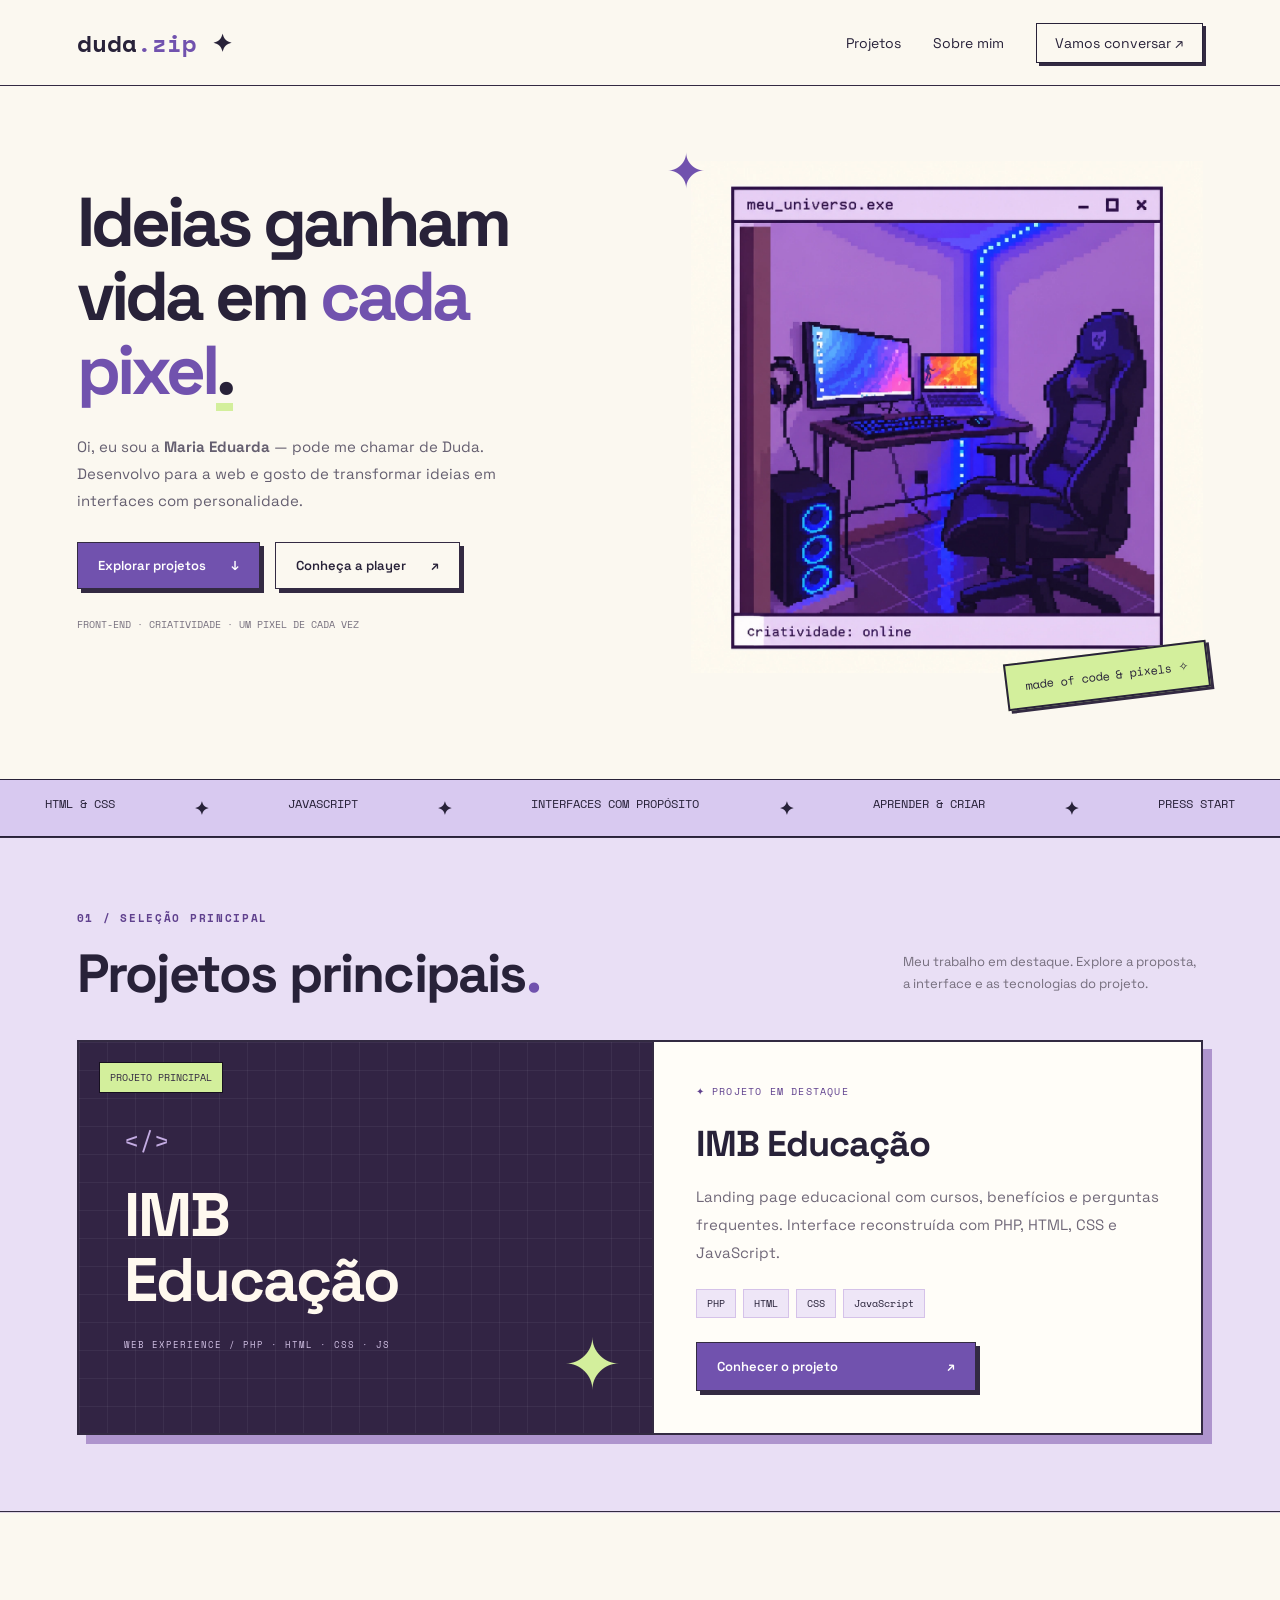
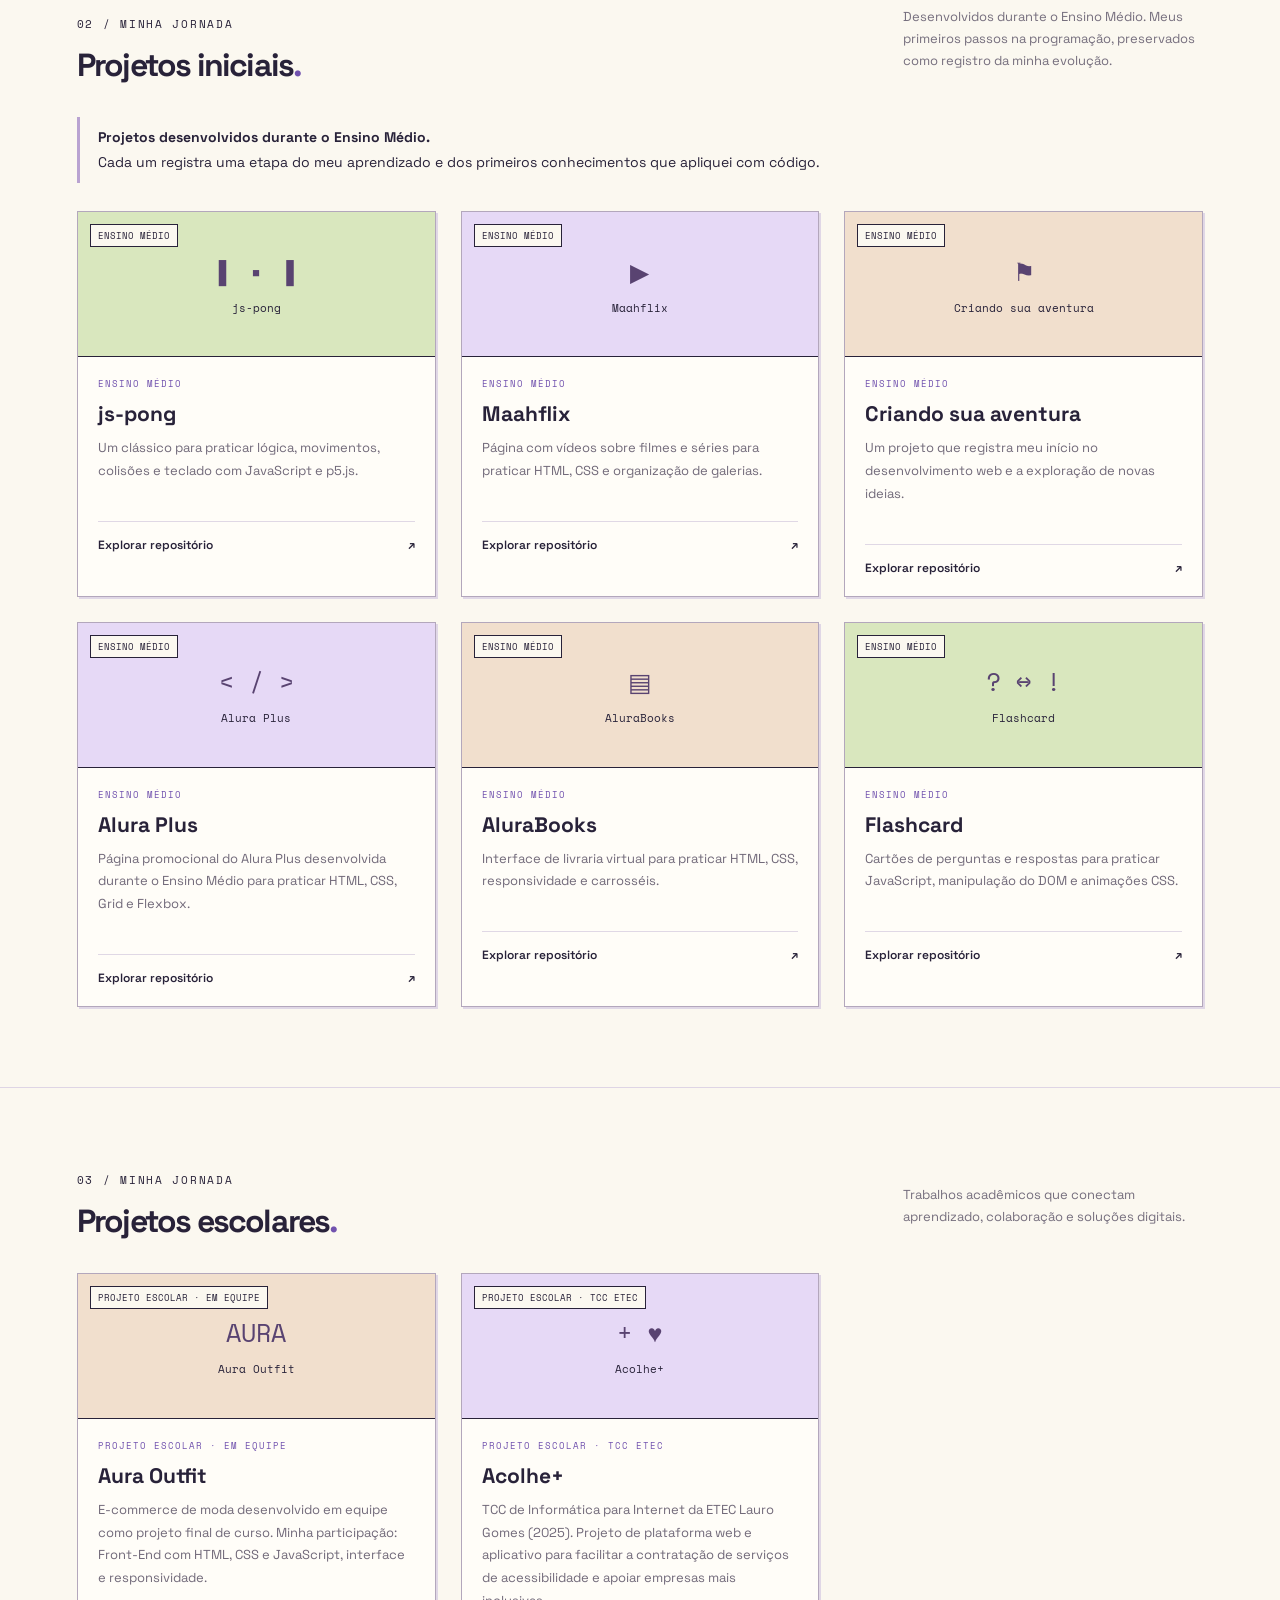
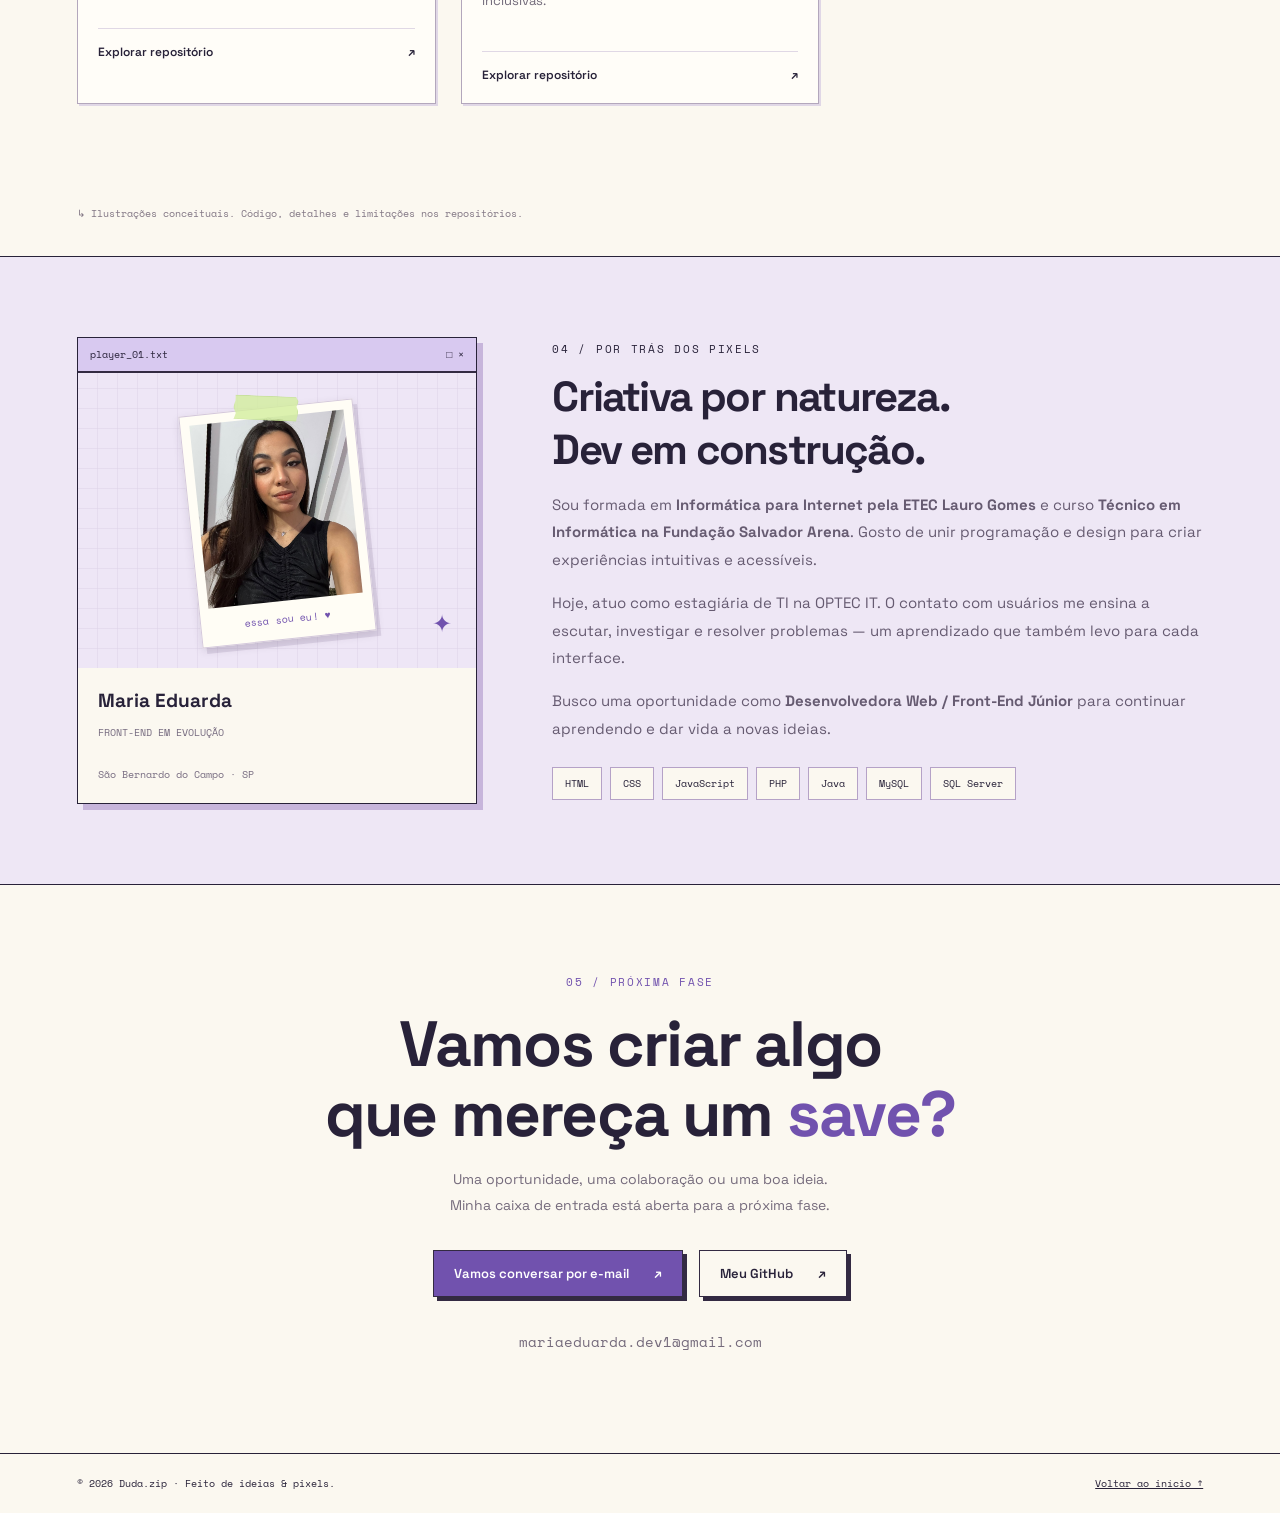
==== index.html @ 5a97dbb5 "Add files via upload" ====
<!doctype html><html lang="pt-BR"><head><meta charset="utf-8"><meta name="viewport" content="width=device-width, initial-scale=1"><meta name="description" content="Maria Eduarda — desenvolvimento web, interfaces e ideias em construção. Explore meu portfólio de projetos."><title>Duda.zip • Portfólio</title><link rel="stylesheet" href="styles.css"></head><body><a href="#conteudo" class="skip">Ir para o conteúdo</a><header><a href="#" class="logo">duda<span>.zip</span> ✦</a><nav aria-label="Principal"><a href="#projetos">Projetos</a><a href="#sobre">Sobre mim</a><a href="#contato">Vamos conversar ↗</a></nav></header><main id="conteudo"><section class="hero"><div><h1>Ideias ganham<br>vida em <span>cada</span><br><span>pixel</span><em>.</em></h1><p class="intro">Oi, eu sou a <strong>Maria Eduarda</strong> — pode me chamar de Duda. Desenvolvo para a web e gosto de transformar ideias em interfaces com personalidade.</p><div class="actions"><a class="btn" href="#projetos">Explorar projetos <span>↓</span></a><a class="btn light" href="#sobre">Conheça a player <span>↗</span></a></div><p class="tiny">FRONT-END · CRIATIVIDADE · UM PIXEL DE CADA VEZ</p></div><div class="hero-art"><span class="spark" aria-hidden="true">✦</span><img class="universe-image" src="assets/meu-universo.webp" width="1254" height="1254" alt="Meu universo gamer em pixel art: computador, notebook e cadeira gamer com iluminação roxa e azul, na janela meu_universo.exe. Criatividade: online." fetchpriority="high" /><div class="sticker">made of code & pixels ✧</div></div></section><div class="ticker" aria-hidden="true"><span>HTML & CSS</span><b>✦</b><span>JAVASCRIPT</span><b>✦</b><span>INTERFACES COM PROPÓSITO</span><b>✦</b><span>APRENDER & CRIAR</span><b>✦</b><span>PRESS START</span></div><section id="projetos" class="section project-section"><div class="section-head"><div><span class="eyebrow">01 / SELEÇÃO PRINCIPAL</span><h2>Projetos principais<span class="star">.</span></h2></div><p>Meu trabalho em destaque. Explore a proposta, a interface e as tecnologias do projeto.</p></div><div class="grid featured-grid"><article class="project"><div class="preview books"><span class="num">PROJETO PRINCIPAL</span><div class="project-art" aria-hidden="true"><span>&lt;/&gt;</span><strong>IMB<br>Educação</strong><small>WEB EXPERIENCE / PHP · HTML · CSS · JS</small></div></div><div class="card-body"><span class="category featured-label">✦ PROJETO EM DESTAQUE</span><h3>IMB Educação</h3><p>Landing page educacional com cursos, benefícios e perguntas frequentes. Interface reconstruída com PHP, HTML, CSS e JavaScript.</p><div class="feature-tech" aria-label="Tecnologias do projeto"><span>PHP</span><span>HTML</span><span>CSS</span><span>JavaScript</span></div><a class="project-link" href="https://github.com/duda-zip/imbProject" target="_blank" rel="noopener">Conhecer o projeto <span>↗</span></a></div></article></div></section><section id="projetos-iniciais" class="section project-section"><div class="section-head"><div><span class="eyebrow">02 / MINHA JORNADA</span><h2>Projetos iniciais<span class="star">.</span></h2></div><p>Desenvolvidos durante o Ensino Médio. Meus primeiros passos na programação, preservados como registro da minha evolução.</p></div><p class="school-note"><strong>Projetos desenvolvidos durante o Ensino Médio.</strong> Cada um registra uma etapa do meu aprendizado e dos primeiros conhecimentos que apliquei com código.</p><div class="grid "><article class="project"><div class="preview pong"><span class="num">ENSINO MÉDIO</span><div class="project-art" aria-hidden="true"><span>▌ ▪ ▐</span><strong>js-pong</strong></div></div><div class="card-body"><span class="category">ENSINO MÉDIO</span><h3>js-pong</h3><p>Um clássico para praticar lógica, movimentos, colisões e teclado com JavaScript e p5.js.</p><a class="project-link" href="https://github.com/duda-zip/js-pong" target="_blank" rel="noopener">Explorar repositório <span>↗</span></a></div></article><article class="project"><div class="preview books"><span class="num">ENSINO MÉDIO</span><div class="project-art" aria-hidden="true"><span>▶</span><strong>Maahflix</strong></div></div><div class="card-body"><span class="category">ENSINO MÉDIO</span><h3>Maahflix</h3><p>Página com vídeos sobre filmes e séries para praticar HTML, CSS e organização de galerias.</p><a class="project-link" href="https://github.com/duda-zip/Maahflix" target="_blank" rel="noopener">Explorar repositório <span>↗</span></a></div></article><article class="project"><div class="preview adventure"><span class="num">ENSINO MÉDIO</span><div class="project-art" aria-hidden="true"><span>⚑</span><strong>Criando sua aventura</strong></div></div><div class="card-body"><span class="category">ENSINO MÉDIO</span><h3>Criando sua aventura</h3><p>Um projeto que registra meu início no desenvolvimento web e a exploração de novas ideias.</p><a class="project-link" href="https://github.com/duda-zip/criando-sua-aventura" target="_blank" rel="noopener">Explorar repositório <span>↗</span></a></div></article><article class="project"><div class="preview books"><span class="num">ENSINO MÉDIO</span><div class="project-art" aria-hidden="true"><span>&lt; / &gt;</span><strong>Alura Plus</strong></div></div><div class="card-body"><span class="category">ENSINO MÉDIO</span><h3>Alura Plus</h3><p>Página promocional do Alura Plus desenvolvida durante o Ensino Médio para praticar HTML, CSS, Grid e Flexbox.</p><a class="project-link" href="https://github.com/duda-zip/maria-eduarda-projeto-3-bi-alura-" target="_blank" rel="noopener">Explorar repositório <span>↗</span></a></div></article><article class="project"><div class="preview adventure"><span class="num">ENSINO MÉDIO</span><div class="project-art" aria-hidden="true"><span>▤</span><strong>AluraBooks</strong></div></div><div class="card-body"><span class="category">ENSINO MÉDIO</span><h3>AluraBooks</h3><p>Interface de livraria virtual para praticar HTML, CSS, responsividade e carrosséis.</p><a class="project-link" href="https://github.com/duda-zip/alurabook2" target="_blank" rel="noopener">Explorar repositório <span>↗</span></a></div></article><article class="project"><div class="preview pong"><span class="num">ENSINO MÉDIO</span><div class="project-art" aria-hidden="true"><span>? ↔ !</span><strong>Flashcard</strong></div></div><div class="card-body"><span class="category">ENSINO MÉDIO</span><h3>Flashcard</h3><p>Cartões de perguntas e respostas para praticar JavaScript, manipulação do DOM e animações CSS.</p><a class="project-link" href="https://github.com/duda-zip/flachcard" target="_blank" rel="noopener">Explorar repositório <span>↗</span></a></div></article></div></section><section id="projetos-escolares" class="section project-section"><div class="section-head"><div><span class="eyebrow">03 / MINHA JORNADA</span><h2>Projetos escolares<span class="star">.</span></h2></div><p>Trabalhos acadêmicos que conectam aprendizado, colaboração e soluções digitais.</p></div><div class="grid "><article class="project"><div class="preview adventure"><span class="num">PROJETO ESCOLAR · EM EQUIPE</span><div class="project-art" aria-hidden="true"><span>AURA</span><strong>Aura Outfit</strong></div></div><div class="card-body"><span class="category">PROJETO ESCOLAR · EM EQUIPE</span><h3>Aura Outfit</h3><p>E-commerce de moda desenvolvido em equipe como projeto final de curso. Minha participação: Front-End com HTML, CSS e JavaScript, interface e responsividade.</p><a class="project-link" href="https://github.com/duda-zip/aura-outfit" target="_blank" rel="noopener">Explorar repositório <span>↗</span></a></div></article><article class="project"><div class="preview books"><span class="num">PROJETO ESCOLAR · TCC ETEC</span><div class="project-art" aria-hidden="true"><span>+ ♥</span><strong>Acolhe+</strong></div></div><div class="card-body"><span class="category">PROJETO ESCOLAR · TCC ETEC</span><h3>Acolhe+</h3><p>TCC de Informática para Internet da ETEC Lauro Gomes (2025). Projeto de plataforma web e aplicativo para facilitar a contratação de serviços de acessibilidade e apoiar empresas mais inclusivas.</p><a class="project-link" href="https://github.com/duda-zip/acolhe-" target="_blank" rel="noopener">Explorar repositório <span>↗</span></a></div></article></div></section>
<p class="footnote" style="padding:0 6% 25px">↳ Ilustrações conceituais. Código, detalhes e limitações nos repositórios.</p><div class="about-wrap"><section class="section about" id="sobre"><div class="profile-window"><div class="bar"><span>player_01.txt</span><span aria-hidden="true">□ ×</span></div><div class="avatar photo-board"><figure class="photo-note"><span class="photo-tape" aria-hidden="true"></span><img src="assets/maria-eduarda.jpg" alt="Foto de Maria Eduarda" width="1200" height="1600" loading="lazy"><figcaption>essa sou eu! <span aria-hidden="true">♥</span></figcaption></figure><span class="board-spark" aria-hidden="true">✦</span></div><div class="profile-meta"><strong>Maria Eduarda</strong><span>FRONT-END EM EVOLUÇÃO<br><br>São Bernardo do Campo · SP</span></div></div><div class="about-copy"><span class="eyebrow">04 / POR TRÁS DOS PIXELS</span><h2>Criativa por natureza.<br>Dev em construção.</h2><p>Sou formada em <strong>Informática para Internet pela ETEC Lauro Gomes</strong> e curso <strong>Técnico em Informática na Fundação Salvador Arena</strong>. Gosto de unir programação e design para criar experiências intuitivas e acessíveis.</p><p>Hoje, atuo como estagiária de TI na OPTEC IT. O contato com usuários me ensina a escutar, investigar e resolver problemas — um aprendizado que também levo para cada interface.</p><p>Busco uma oportunidade como <strong>Desenvolvedora Web / Front-End Júnior</strong> para continuar aprendendo e dar vida a novas ideias.</p><div class="skills" aria-label="Conhecimentos"><span>HTML</span><span>CSS</span><span>JavaScript</span><span>PHP</span><span>Java</span><span>MySQL</span><span>SQL Server</span></div></div></section></div><section class="contact" id="contato"><span class="eyebrow">05 / PRÓXIMA FASE</span><h2>Vamos criar algo<br>que mereça um <span class="star">save?</span></h2><p>Uma oportunidade, uma colaboração ou uma boa ideia.<br>Minha caixa de entrada está aberta para a próxima fase.</p><a class="btn" href="mailto:mariaeduarda.dev1@gmail.com">Vamos conversar por e-mail <span>↗</span></a><a class="btn light" href="https://github.com/duda-zip" target="_blank" rel="noopener">Meu GitHub <span>↗</span></a><p class="tiny">mariaeduarda.dev1@gmail.com</p></section></main><footer><span>© <span id="year">2026</span> Duda.zip · Feito de ideias & pixels.</span><a href="#">Voltar ao início ↑</a></footer><script src="script.js" defer></script></body></html>
---- styles.css ----
@import url('https://fonts.googleapis.com/css2?family=Space+Grotesk:wght@400;500;600;700&family=Space+Mono:wght@400;700&display=swap');
:root{--ink:#282239;--paper:#fbf8f0;--purple:#7152ae;--lilac:#d8c9f0;--green:#d3ef9c;--line:#332a42}*{box-sizing:border-box}html{scroll-behavior:smooth;scroll-padding-top:100px}body{margin:0;background:var(--paper);color:var(--ink);font:16px 'Space Grotesk',sans-serif}a{color:inherit}button{font:inherit;cursor:pointer}button,a{touch-action:manipulation}a:focus-visible,button:focus-visible{outline:3px solid #7d4ac9;outline-offset:5px}.mono,.eyebrow,.tag,.num{font-family:'Space Mono',monospace}header{height:86px;border-bottom:1.5px solid var(--line);display:flex;align-items:center;justify-content:space-between;padding:0 6%;background:var(--paper)}.logo{font:bold 24px 'Space Mono',monospace;text-decoration:none}.logo span{color:var(--purple)}nav{display:flex;gap:32px;align-items:center}nav a{text-decoration:none;font-size:14px}nav a:last-child{border:1.5px solid;padding:10px 18px;box-shadow:3px 3px 0 var(--line)}main{overflow:hidden}.hero{position:relative;display:grid;grid-template-columns:1.12fr 1fr;gap:40px;padding:75px 6% 80px;max-width:1600px;margin:auto}.eyebrow{font-size:11px;text-transform:uppercase;letter-spacing:1.7px}.status{display:inline-flex;align-items:center;gap:9px;background:#edf3dd;border:1px solid #a0ac85;padding:8px 12px;font-size:10px;letter-spacing:.7px}.dot{width:7px;height:7px;background:#587a34;box-shadow:2px 2px 0 #bccd9c}h1{font-size:clamp(48px,5.4vw,82px);line-height:1.07;letter-spacing:-4px;margin:25px 0}h1 span{color:var(--purple)}h1 em{font-style:normal;position:relative}h1 em:after{content:'';position:absolute;bottom:3px;left:0;width:100%;height:8px;background:var(--green);z-index:-1}.intro{max-width:440px;line-height:1.8;color:#655f70;font-size:15px}.actions{display:flex;gap:15px;margin:28px 0}.btn{display:inline-flex;gap:25px;align-items:center;padding:14px 20px;border:1.5px solid var(--line);box-shadow:4px 4px 0 var(--line);background:var(--purple);color:white;text-decoration:none;font-size:13px;font-weight:600}.btn:hover{transform:translate(2px,2px);box-shadow:2px 2px 0 var(--line)}.btn.light{background:var(--paper);color:var(--ink)}.tiny{font:10px 'Space Mono',monospace;color:#78717f}.hero-art{position:relative;align-self:center;padding:10px 6px 26px}.window{border:2px solid var(--line);box-shadow:8px 8px 0 #c6b6dd;background:#eee6fa;transform:rotate(2deg)}.bar{height:35px;border-bottom:2px solid var(--line);display:flex;align-items:center;justify-content:space-between;padding:0 12px;font:10px 'Space Mono',monospace;background:var(--lilac)}.controls{letter-spacing:5px}.scene{width:100%;display:block;image-rendering:pixelated;background:#eadff9}.caption{padding:12px;background:#fffaf3;border-top:2px solid;font:10px 'Space Mono',monospace;display:flex;justify-content:space-between}.sticker{position:absolute;right:-6px;bottom:0;background:var(--green);border:2px solid;box-shadow:3px 3px 0 var(--line);padding:13px 18px;transform:rotate(-7deg);font:12px 'Space Mono',monospace}.spark{position:absolute;left:-25px;top:-20px;font-size:48px;color:var(--purple)}.ticker{background:var(--lilac);border-block:1.5px solid;display:flex;justify-content:space-around;gap:30px;padding:15px 20px;font:12px 'Space Mono',monospace;white-space:nowrap;overflow:hidden}.ticker b{font-size:18px}.section{padding:80px 6%;max-width:1600px;margin:auto}.section-head{display:flex;align-items:end;justify-content:space-between;gap:20px;margin-bottom:32px}h2{font-size:42px;letter-spacing:-1.8px;margin:12px 0 0}.section-head p{font-size:13px;color:#756e7d;max-width:300px;line-height:1.7}.filters{display:flex;gap:9px;margin:28px 0}.filter{border:1px solid #b6aebd;background:transparent;padding:8px 16px;font:11px 'Space Mono',monospace}.filter.active{background:var(--ink);color:white;border-color:var(--ink)}.grid{display:grid;grid-template-columns:repeat(3,1fr);gap:25px}.project{border:1.5px solid;background:#fffdf8;box-shadow:4px 4px 0 #ded5e5;display:flex;flex-direction:column}.project[hidden]{display:none}.preview{height:205px;position:relative;overflow:hidden;display:grid;place-items:center;border-bottom:1.5px solid}.num{position:absolute;left:12px;top:12px;font-size:9px;background:var(--paper);padding:4px 7px;border:1px solid}.books{background:#e6d9f6}.mini-browser{width:78%;background:#fffefb;box-shadow:6px 6px 0 #b19acb;border:1px solid #6c5688;transform:rotate(-5deg)}.mini-bar{padding:7px;border-bottom:1px solid;font:7px monospace}.mini-title{text-align:center;background:#372755;color:white;padding:13px;font-size:12px}.shelf{display:flex;gap:10px;justify-content:center;padding:20px}.book{height:55px;width:36px;background:#e8b571;box-shadow:2px 2px 0 #ccc;border-left:4px solid #bd884b}.book:nth-child(2){background:#a4b4d5;border-color:#6c83af}.book:nth-child(3){background:#b3c892;border-color:#8caa64}.pong{background:#d9e7be}.court{width:76%;height:135px;background:#252932;border:5px solid #f1f5dd;box-shadow:6px 6px 0 #a1b57d;position:relative}.court:before{content:'01    02';position:absolute;inset:8px;text-align:center;color:#e9f4c8;font:20px monospace;white-space:pre}.court:after{content:'';position:absolute;left:50%;top:40px;bottom:8px;border-left:2px dashed #87926d}.paddle{position:absolute;left:10px;top:62px;width:5px;height:29px;background:#d7edab}.paddle.right{left:auto;right:10px;top:78px}.ball{position:absolute;left:60%;top:60px;width:7px;height:7px;background:#d7edab}.adventure{background:#f1dfcd}.landscape{width:100%;height:100%;position:relative;background:linear-gradient(#dce8d0 65%,#89a176 65% 73%,#6f7e58 73%);image-rendering:pixelated}.mountain{position:absolute;bottom:32%;width:140px;height:100px;background:#a7b79a;clip-path:polygon(50% 0,100% 100%,0 100%)}.mountain.a{left:10%}.mountain.b{right:0;height:135px;background:#bac9a9}.trail{position:absolute;bottom:0;left:38%;width:65px;height:60px;background:#d2bd96;transform:skewX(-25deg)}.flag{position:absolute;left:55%;bottom:27%;height:50px;border-left:4px solid #473c43}.flag:after{content:'';display:block;width:25px;height:18px;background:#9879b8}.card-body{padding:22px;flex:1;display:flex;flex-direction:column}.category{font:9px 'Space Mono',monospace;text-transform:uppercase;letter-spacing:1px;color:var(--purple)}h3{font-size:24px;margin:10px 0}.card-body p{font-size:13px;line-height:1.75;color:#716979;margin:0 0 18px}.tags{display:flex;flex-wrap:wrap;gap:6px;margin-top:auto}.tag{font-size:9px;border:1px solid #d5ccd9;padding:4px 7px}.project-link{margin-top:20px;padding-top:15px;border-top:1px solid #e0d8e5;display:flex;justify-content:space-between;text-decoration:none;font-size:12px;font-weight:600}.footnote{font:10px 'Space Mono',monospace;color:#807583;margin-top:22px}.about-wrap{background:#eee7f5;border-block:1.5px solid}.about{display:grid;grid-template-columns:.8fr 1.3fr;gap:75px}.profile-window{background:var(--paper);border:1.5px solid;box-shadow:6px 6px 0 #c7b5db;align-self:start}.avatar{padding:35px;text-align:center;font:54px 'Space Mono',monospace;color:var(--purple);background:repeating-linear-gradient(0deg,transparent,transparent 19px,#ddd2e7 20px),repeating-linear-gradient(90deg,#eee6f6,#eee6f6 19px,#ddd2e7 20px)}.profile-meta{padding:20px}.profile-meta strong{display:block;font-size:19px;margin-bottom:7px}.profile-meta span{font:10px 'Space Mono',monospace;color:#776c80}.about-copy p{line-height:1.85;font-size:15px;color:#665b71}.skills{display:flex;flex-wrap:wrap;gap:8px;margin-top:24px}.skills span{background:var(--paper);border:1px solid #b5a2c7;padding:8px 12px;font:10px 'Space Mono',monospace}.contact{text-align:center;padding:85px 6%}.contact h2{font-size:clamp(35px,5vw,65px);max-width:760px;margin:18px auto;line-height:1.1}.contact p{color:#756b7c;font-size:14px;line-height:1.8}.contact .btn{margin:18px 8px}.contact .eyebrow{color:var(--purple)}footer{padding:22px 6%;border-top:1px solid;display:flex;justify-content:space-between;font:10px 'Space Mono',monospace}.star{color:var(--purple)}.skip{position:fixed;top:-100px;z-index:9;background:white;padding:10px}.skip:focus{top:10px}@media(max-width:900px){.hero{gap:20px;padding-top:45px}h1{letter-spacing:-2px}.grid{grid-template-columns:1fr 1fr}.about{gap:35px}.hero-art{padding-right:10px}.spark{display:none}nav{gap:18px}.preview{height:185px}}@media(max-width:650px){header{height:75px;padding:0 6%}.logo{font-size:20px}nav{gap:13px}nav a{font-size:11px}nav a:last-child{padding:8px}.hero{grid-template-columns:1fr;padding:38px 6% 50px;gap:24px}h1{font-size:53px}.hero-art{max-width:460px;width:95%;margin:auto}.intro{font-size:14px}.grid{grid-template-columns:1fr}.section{padding:50px 6%}.section-head{display:block}h2{font-size:34px}.section-head p{max-width:100%}.about{grid-template-columns:1fr;gap:35px}.profile-window{max-width:350px;width:100%;margin:auto}.preview{height:225px}.ticker{justify-content:flex-start;font-size:10px;gap:24px}.contact{padding:55px 6%}footer{line-height:1.8;gap:20px}.btn{font-size:12px;padding:13px 15px}.filters{flex-wrap:wrap}.contact .btn{max-width:100%;font-size:11px}}@media(prefers-reduced-motion:reduce){html{scroll-behavior:auto}}
.project-section + .project-section{border-top:1px solid #ded5e5}.project-art{text-align:center;padding:25px}.project-art span{display:block;font:38px "Space Mono",monospace;color:#594371;margin-bottom:15px}.project-art strong{font:14px "Space Mono",monospace;display:block;overflow-wrap:anywhere}.school-note{background:#eee7f5;border:1px solid #c5b0dc;border-left:4px solid #7152ae;padding:18px 22px;font-size:14px;line-height:1.8;margin-bottom:28px}.school-note strong{display:block}.pending-link{font:11px "Space Mono",monospace!important;border-top:1px solid #e0d8e5;padding-top:15px;margin-top:auto!important}.project h3{overflow-wrap:anywhere}.featured-grid{grid-template-columns:1fr}.featured-grid .project{display:grid;grid-template-columns:1fr 1fr}.featured-grid .preview{height:auto;min-height:250px;border-bottom:0;border-right:1.5px solid}.featured-grid .project-art span{font-size:65px}@media(max-width:650px){.featured-grid .project{display:flex}.featured-grid .preview{border-right:0;border-bottom:1.5px solid}}.universe-image{display:block;width:100%;height:auto}.hero-art{padding:0 0 26px}.hero-art .spark{z-index:1}@media(max-width:650px){.hero-art{width:100%;max-width:460px}.hero-art .sticker{right:4px}}
/* Visual hierarchy: featured work leads; learning projects remain compact. */
#projetos{background:#e9dff5;border-block:1.5px solid #332a42;max-width:none;position:relative;padding-top:68px;padding-bottom:76px}
#projetos .section-head{max-width:1380px;margin-inline:auto}
#projetos .section-head h2{font-size:clamp(38px,4.2vw,60px)}
#projetos .section-head .eyebrow{color:#60418e;font-weight:700}
#projetos .featured-grid{max-width:1380px;margin:auto}
.featured-grid .project{border:2px solid #332a42;box-shadow:9px 9px 0 #ae94cd;grid-template-columns:1.05fr 1fr;background:#fffdf8}
.featured-grid .preview{min-height:380px;background:#322444;position:relative;border-right:2px solid #332a42;color:#f5effc;isolation:isolate}
.featured-grid .preview:before{content:'';position:absolute;inset:0;z-index:-1;background-image:linear-gradient(#ffffff0d 1px,transparent 1px),linear-gradient(90deg,#ffffff0d 1px,transparent 1px);background-size:28px 28px}
.featured-grid .preview:after{content:'✦';position:absolute;bottom:24px;right:30px;color:#d3ef9c;font-size:70px}
.featured-grid .num{left:20px;top:20px;background:#d3ef9c;color:#332a42;border:1px solid #16101f;padding:7px 10px;font-size:10px}
.featured-grid .project-art{text-align:left;width:100%;padding:65px 45px}
.featured-grid .project-art>span{color:#c4ace3;font-size:25px;margin-bottom:24px}
.featured-grid .project-art strong{font:700 clamp(40px,4.8vw,68px)/1.05 'Space Grotesk',sans-serif;letter-spacing:-2px;color:#fff9ef}
.featured-grid .project-art small{display:block;margin-top:25px;font:9px 'Space Mono',monospace;letter-spacing:1px;color:#d1c0e4;max-width:75%;line-height:1.8}
.featured-grid .card-body{padding:42px;justify-content:center}
.featured-label{color:#60418e;font-size:10px;letter-spacing:1.2px}
.featured-grid h3{font-size:36px;letter-spacing:-1px;margin:22px 0 16px}
.featured-grid .card-body>p{font-size:15px;line-height:1.85}
.feature-tech{display:flex;flex-wrap:wrap;gap:7px;margin:4px 0 24px}
.feature-tech span{padding:6px 10px;background:#eee6f7;border:1px solid #d5c2e9;font:10px 'Space Mono',monospace}
.featured-grid .project-link{background:#7152ae;color:white;padding:15px 20px;border:1.5px solid #332a42;box-shadow:4px 4px 0 #332a42;margin-top:0;max-width:280px;gap:25px;font-size:13px}
.featured-grid .project-link:hover{background:#5d3c96}
#projetos-iniciais h2,#projetos-escolares h2{font-size:32px}
#projetos-iniciais .preview,#projetos-escolares .preview{height:145px}
#projetos-iniciais .project-art,#projetos-escolares .project-art{padding:22px}
#projetos-iniciais .project-art>span,#projetos-escolares .project-art>span{font-size:25px;margin-bottom:10px}
#projetos-iniciais .project-art strong,#projetos-escolares .project-art strong{font-size:11px}
#projetos-iniciais .project,#projetos-escolares .project{box-shadow:2px 2px 0 #e0d7e6;border-color:#b3a7bc}
#projetos-iniciais h3,#projetos-escolares h3{font-size:21px}
#projetos-iniciais .card-body,#projetos-escolares .card-body{padding:20px}
#projetos-iniciais .school-note{background:transparent;border:0;border-left:3px solid #b9a3d1;padding:8px 18px}
@media(max-width:900px){.featured-grid .card-body{padding:28px}.featured-grid .project-art{padding:60px 28px}.featured-grid .preview{min-height:350px}}
@media(max-width:650px){#projetos{padding-top:42px;padding-bottom:48px}.featured-grid .project{display:flex}.featured-grid .preview{min-height:270px;border-right:0;border-bottom:2px solid}.featured-grid .project-art{padding:65px 28px 30px}.featured-grid .project-art strong{font-size:48px}.featured-grid .project-art>span{margin-bottom:12px;font-size:20px}.featured-grid .project-art small{margin-top:15px}.featured-grid .card-body{padding:26px}.featured-grid h3{font-size:30px;margin-top:16px}.featured-grid .project-link{max-width:none}.featured-grid .project{box-shadow:5px 5px 0 #ae94cd}#projetos-iniciais .preview,#projetos-escolares .preview{height:135px}}

.avatar.photo-board{position:relative;display:grid;place-items:center;padding:34px 25px 28px;min-height:295px}
.photo-note{position:relative;margin:0;background:#fffdf5;width:175px;max-width:75%;padding:9px 9px 0;transform:rotate(-6deg);box-shadow:4px 6px 0 #65517726,0 3px 8px #34244220;border:1px solid #d4c8dc}
.photo-note img{display:block;width:100%;height:184px;object-fit:cover;object-position:center 23%}
.photo-note figcaption{padding:11px 0 12px;font:10px 'Space Mono',monospace;color:#7152ae;letter-spacing:.2px}
.photo-tape{position:absolute;z-index:1;top:-13px;left:50%;width:65px;height:25px;transform:translateX(-50%) rotate(8deg);background:#d3ef9cc7;border:1px solid #aecb8270;clip-path:polygon(3% 0,96% 2%,100% 20%,97% 40%,100% 60%,97% 100%,1% 97%,4% 74%,0 50%,3% 23%)}
.board-spark{position:absolute;right:24px;bottom:27px;font-size:24px;color:#7152ae}
@media(max-width:650px){.avatar.photo-board{min-height:280px}.photo-note{width:165px}.photo-note img{height:175px}}
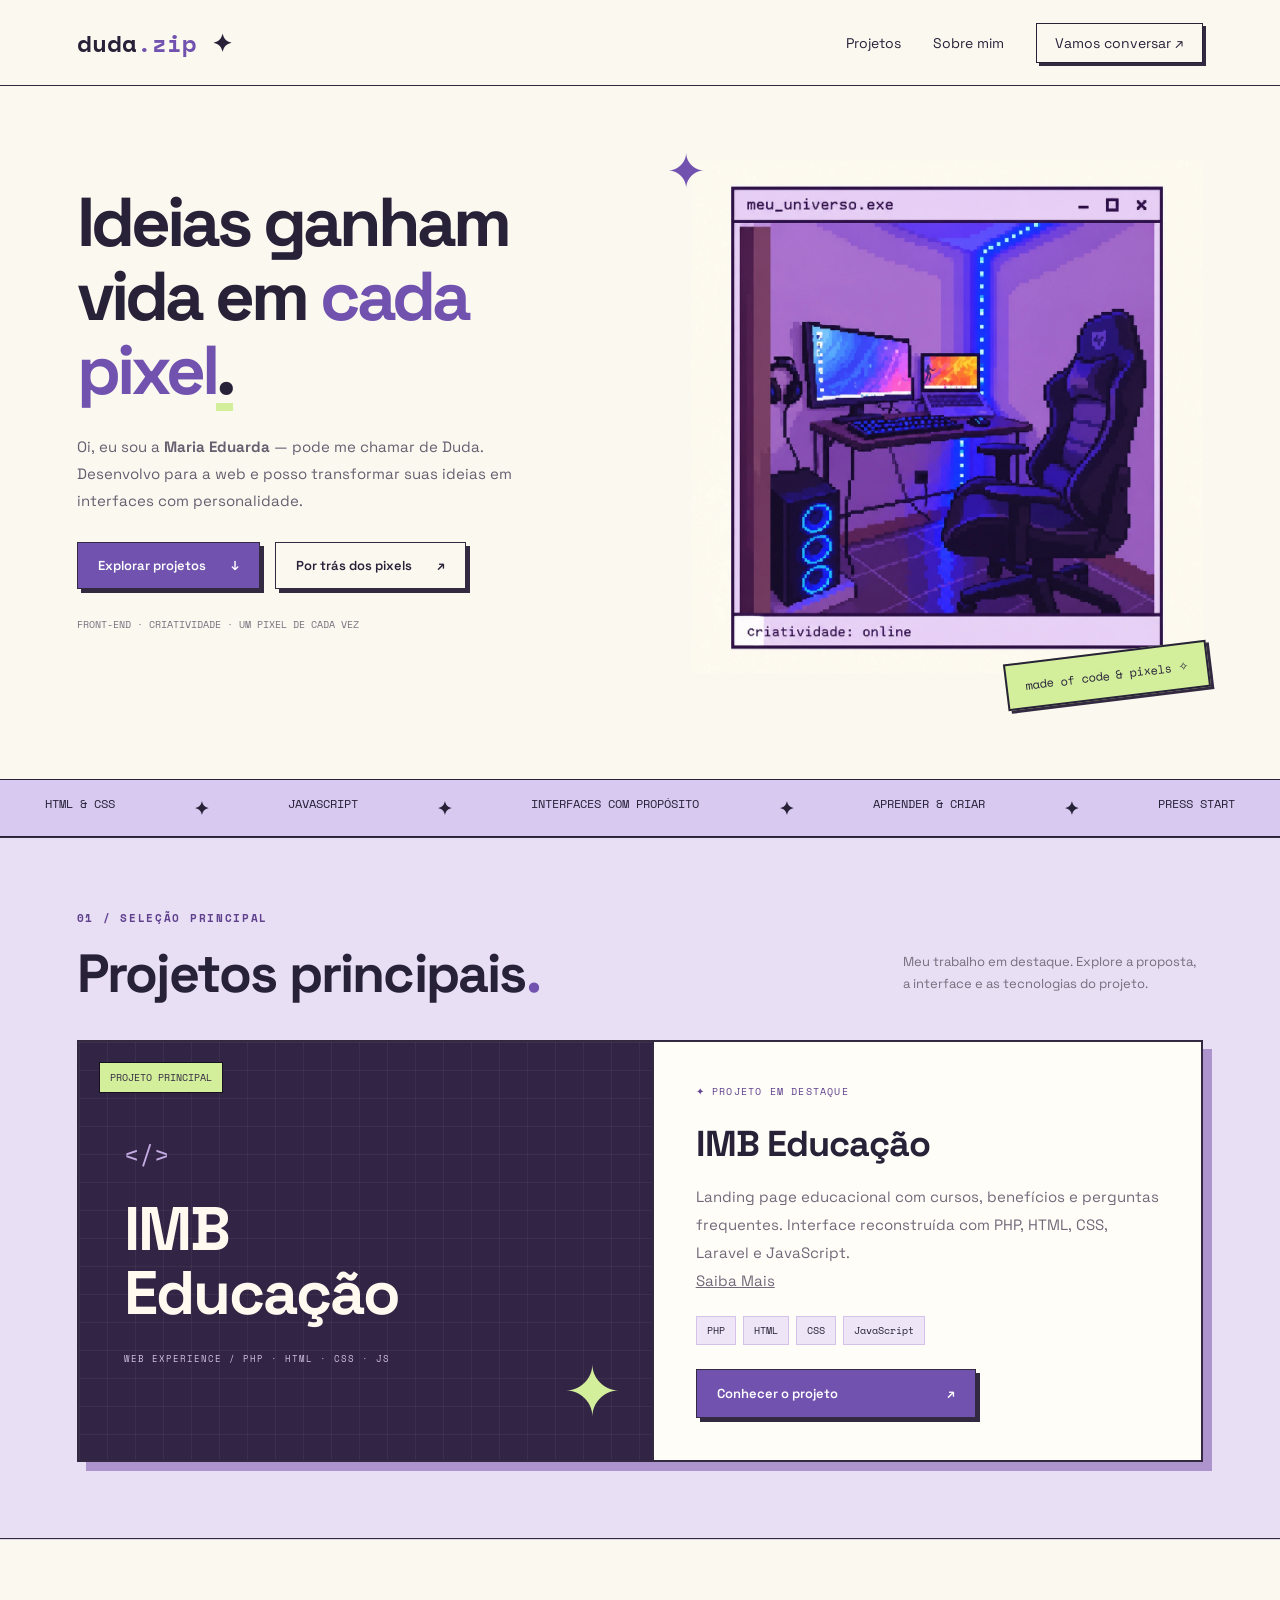
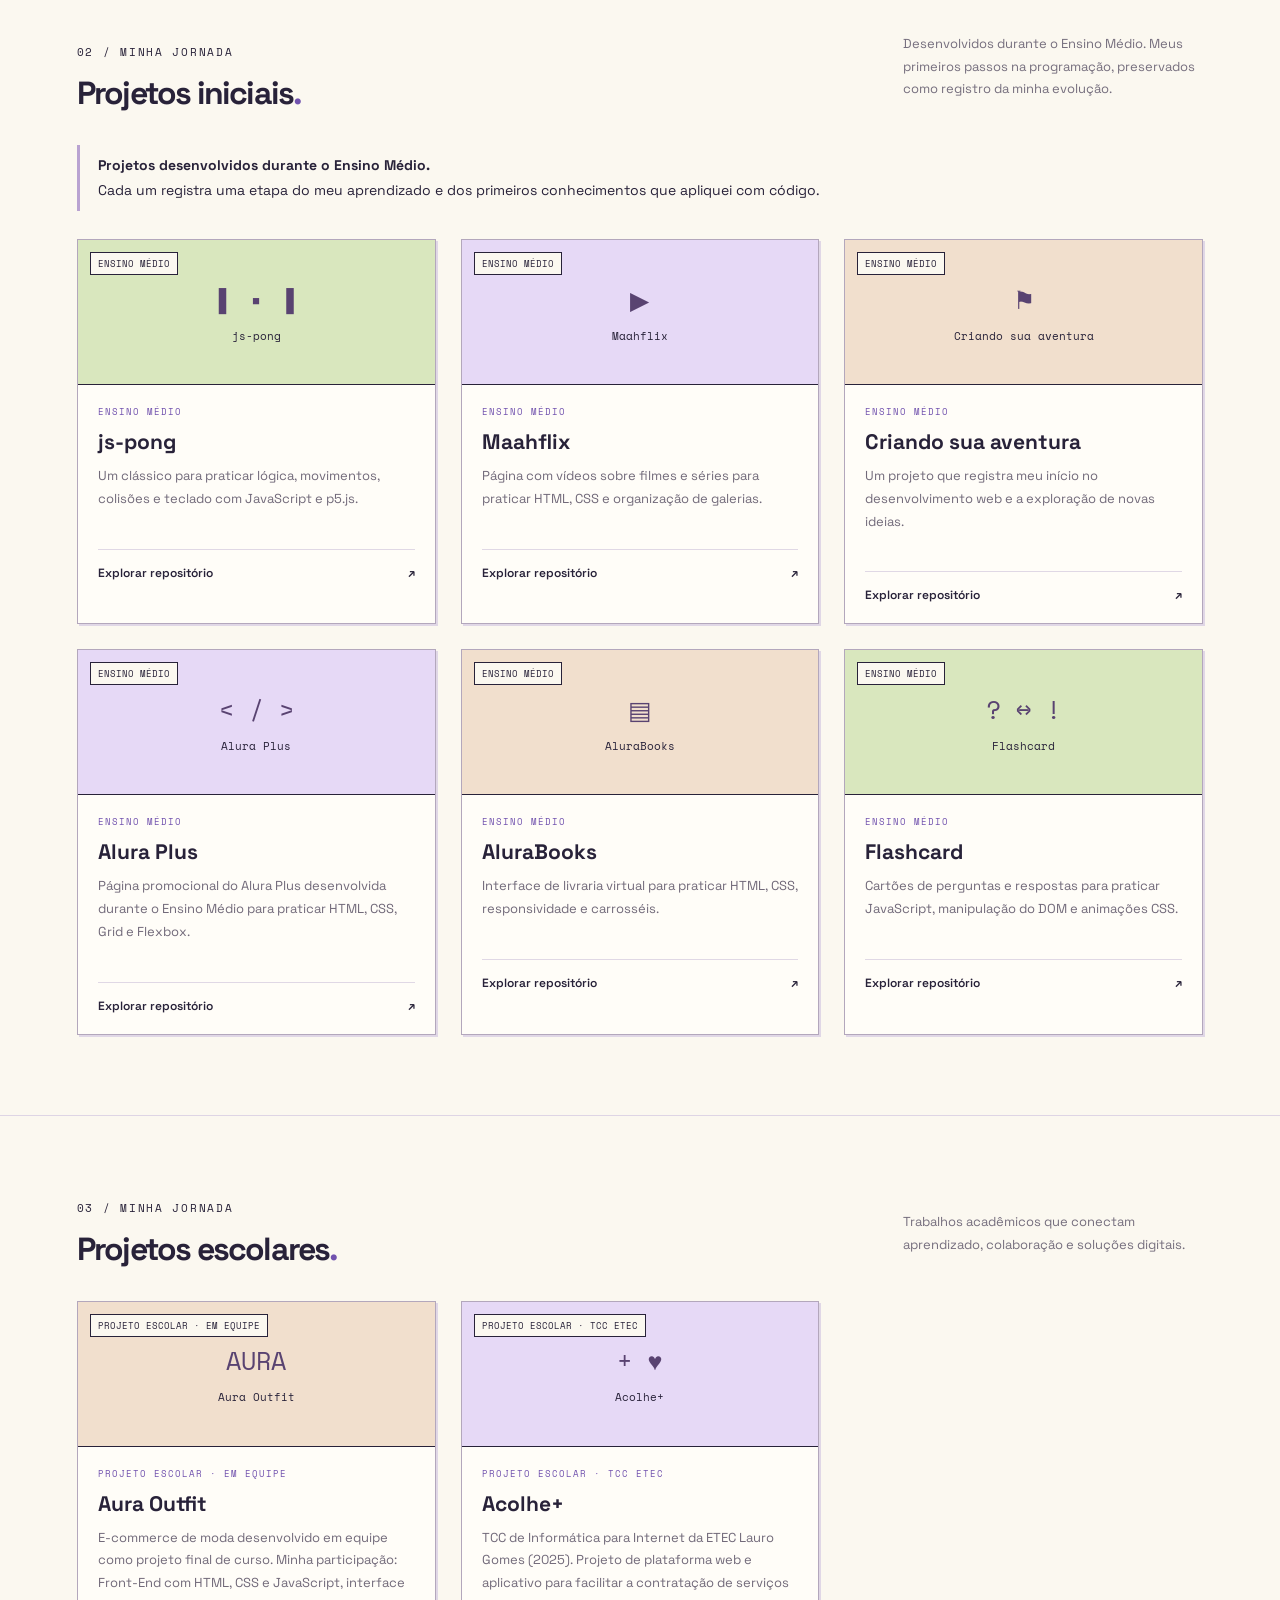
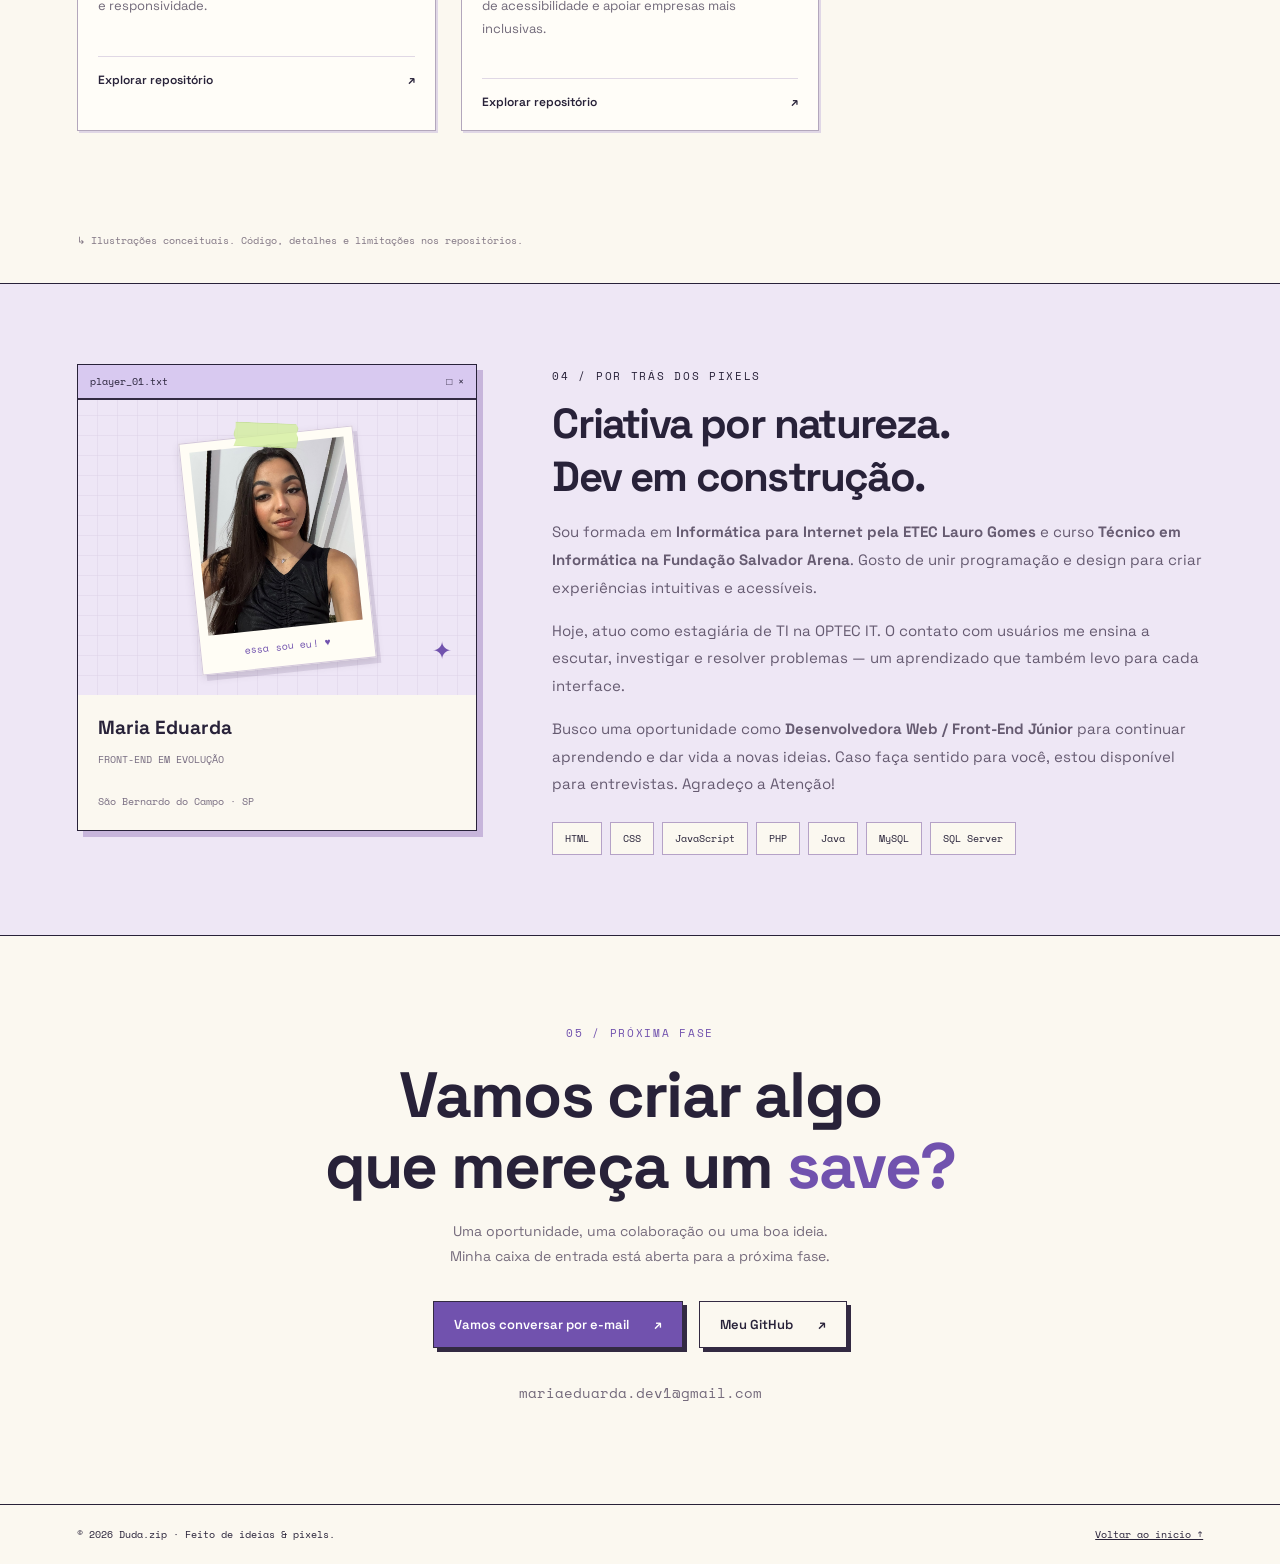
==== commit 450b5843: "Adiciona página do IMB Educação ao portfólio" ====
--- a/index.html
+++ b/index.html
@@ -1,2 +1,225 @@
-<!doctype html><html lang="pt-BR"><head><meta charset="utf-8"><meta name="viewport" content="width=device-width, initial-scale=1"><meta name="description" content="Maria Eduarda — desenvolvimento web, interfaces e ideias em construção. Explore meu portfólio de projetos."><title>Duda.zip • Portfólio</title><link rel="stylesheet" href="styles.css"></head><body><a href="#conteudo" class="skip">Ir para o conteúdo</a><header><a href="#" class="logo">duda<span>.zip</span> ✦</a><nav aria-label="Principal"><a href="#projetos">Projetos</a><a href="#sobre">Sobre mim</a><a href="#contato">Vamos conversar ↗</a></nav></header><main id="conteudo"><section class="hero"><div><h1>Ideias ganham<br>vida em <span>cada</span><br><span>pixel</span><em>.</em></h1><p class="intro">Oi, eu sou a <strong>Maria Eduarda</strong> — pode me chamar de Duda. Desenvolvo para a web e gosto de transformar ideias em interfaces com personalidade.</p><div class="actions"><a class="btn" href="#projetos">Explorar projetos <span>↓</span></a><a class="btn light" href="#sobre">Conheça a player <span>↗</span></a></div><p class="tiny">FRONT-END · CRIATIVIDADE · UM PIXEL DE CADA VEZ</p></div><div class="hero-art"><span class="spark" aria-hidden="true">✦</span><img class="universe-image" src="assets/meu-universo.webp" width="1254" height="1254" alt="Meu universo gamer em pixel art: computador, notebook e cadeira gamer com iluminação roxa e azul, na janela meu_universo.exe. Criatividade: online." fetchpriority="high" /><div class="sticker">made of code & pixels ✧</div></div></section><div class="ticker" aria-hidden="true"><span>HTML & CSS</span><b>✦</b><span>JAVASCRIPT</span><b>✦</b><span>INTERFACES COM PROPÓSITO</span><b>✦</b><span>APRENDER & CRIAR</span><b>✦</b><span>PRESS START</span></div><section id="projetos" class="section project-section"><div class="section-head"><div><span class="eyebrow">01 / SELEÇÃO PRINCIPAL</span><h2>Projetos principais<span class="star">.</span></h2></div><p>Meu trabalho em destaque. Explore a proposta, a interface e as tecnologias do projeto.</p></div><div class="grid featured-grid"><article class="project"><div class="preview books"><span class="num">PROJETO PRINCIPAL</span><div class="project-art" aria-hidden="true"><span>&lt;/&gt;</span><strong>IMB<br>Educação</strong><small>WEB EXPERIENCE / PHP · HTML · CSS · JS</small></div></div><div class="card-body"><span class="category featured-label">✦ PROJETO EM DESTAQUE</span><h3>IMB Educação</h3><p>Landing page educacional com cursos, benefícios e perguntas frequentes. Interface reconstruída com PHP, HTML, CSS e JavaScript.</p><div class="feature-tech" aria-label="Tecnologias do projeto"><span>PHP</span><span>HTML</span><span>CSS</span><span>JavaScript</span></div><a class="project-link" href="https://github.com/duda-zip/imbProject" target="_blank" rel="noopener">Conhecer o projeto <span>↗</span></a></div></article></div></section><section id="projetos-iniciais" class="section project-section"><div class="section-head"><div><span class="eyebrow">02 / MINHA JORNADA</span><h2>Projetos iniciais<span class="star">.</span></h2></div><p>Desenvolvidos durante o Ensino Médio. Meus primeiros passos na programação, preservados como registro da minha evolução.</p></div><p class="school-note"><strong>Projetos desenvolvidos durante o Ensino Médio.</strong> Cada um registra uma etapa do meu aprendizado e dos primeiros conhecimentos que apliquei com código.</p><div class="grid "><article class="project"><div class="preview pong"><span class="num">ENSINO MÉDIO</span><div class="project-art" aria-hidden="true"><span>▌ ▪ ▐</span><strong>js-pong</strong></div></div><div class="card-body"><span class="category">ENSINO MÉDIO</span><h3>js-pong</h3><p>Um clássico para praticar lógica, movimentos, colisões e teclado com JavaScript e p5.js.</p><a class="project-link" href="https://github.com/duda-zip/js-pong" target="_blank" rel="noopener">Explorar repositório <span>↗</span></a></div></article><article class="project"><div class="preview books"><span class="num">ENSINO MÉDIO</span><div class="project-art" aria-hidden="true"><span>▶</span><strong>Maahflix</strong></div></div><div class="card-body"><span class="category">ENSINO MÉDIO</span><h3>Maahflix</h3><p>Página com vídeos sobre filmes e séries para praticar HTML, CSS e organização de galerias.</p><a class="project-link" href="https://github.com/duda-zip/Maahflix" target="_blank" rel="noopener">Explorar repositório <span>↗</span></a></div></article><article class="project"><div class="preview adventure"><span class="num">ENSINO MÉDIO</span><div class="project-art" aria-hidden="true"><span>⚑</span><strong>Criando sua aventura</strong></div></div><div class="card-body"><span class="category">ENSINO MÉDIO</span><h3>Criando sua aventura</h3><p>Um projeto que registra meu início no desenvolvimento web e a exploração de novas ideias.</p><a class="project-link" href="https://github.com/duda-zip/criando-sua-aventura" target="_blank" rel="noopener">Explorar repositório <span>↗</span></a></div></article><article class="project"><div class="preview books"><span class="num">ENSINO MÉDIO</span><div class="project-art" aria-hidden="true"><span>&lt; / &gt;</span><strong>Alura Plus</strong></div></div><div class="card-body"><span class="category">ENSINO MÉDIO</span><h3>Alura Plus</h3><p>Página promocional do Alura Plus desenvolvida durante o Ensino Médio para praticar HTML, CSS, Grid e Flexbox.</p><a class="project-link" href="https://github.com/duda-zip/maria-eduarda-projeto-3-bi-alura-" target="_blank" rel="noopener">Explorar repositório <span>↗</span></a></div></article><article class="project"><div class="preview adventure"><span class="num">ENSINO MÉDIO</span><div class="project-art" aria-hidden="true"><span>▤</span><strong>AluraBooks</strong></div></div><div class="card-body"><span class="category">ENSINO MÉDIO</span><h3>AluraBooks</h3><p>Interface de livraria virtual para praticar HTML, CSS, responsividade e carrosséis.</p><a class="project-link" href="https://github.com/duda-zip/alurabook2" target="_blank" rel="noopener">Explorar repositório <span>↗</span></a></div></article><article class="project"><div class="preview pong"><span class="num">ENSINO MÉDIO</span><div class="project-art" aria-hidden="true"><span>? ↔ !</span><strong>Flashcard</strong></div></div><div class="card-body"><span class="category">ENSINO MÉDIO</span><h3>Flashcard</h3><p>Cartões de perguntas e respostas para praticar JavaScript, manipulação do DOM e animações CSS.</p><a class="project-link" href="https://github.com/duda-zip/flachcard" target="_blank" rel="noopener">Explorar repositório <span>↗</span></a></div></article></div></section><section id="projetos-escolares" class="section project-section"><div class="section-head"><div><span class="eyebrow">03 / MINHA JORNADA</span><h2>Projetos escolares<span class="star">.</span></h2></div><p>Trabalhos acadêmicos que conectam aprendizado, colaboração e soluções digitais.</p></div><div class="grid "><article class="project"><div class="preview adventure"><span class="num">PROJETO ESCOLAR · EM EQUIPE</span><div class="project-art" aria-hidden="true"><span>AURA</span><strong>Aura Outfit</strong></div></div><div class="card-body"><span class="category">PROJETO ESCOLAR · EM EQUIPE</span><h3>Aura Outfit</h3><p>E-commerce de moda desenvolvido em equipe como projeto final de curso. Minha participação: Front-End com HTML, CSS e JavaScript, interface e responsividade.</p><a class="project-link" href="https://github.com/duda-zip/aura-outfit" target="_blank" rel="noopener">Explorar repositório <span>↗</span></a></div></article><article class="project"><div class="preview books"><span class="num">PROJETO ESCOLAR · TCC ETEC</span><div class="project-art" aria-hidden="true"><span>+ ♥</span><strong>Acolhe+</strong></div></div><div class="card-body"><span class="category">PROJETO ESCOLAR · TCC ETEC</span><h3>Acolhe+</h3><p>TCC de Informática para Internet da ETEC Lauro Gomes (2025). Projeto de plataforma web e aplicativo para facilitar a contratação de serviços de acessibilidade e apoiar empresas mais inclusivas.</p><a class="project-link" href="https://github.com/duda-zip/acolhe-" target="_blank" rel="noopener">Explorar repositório <span>↗</span></a></div></article></div></section>
-<p class="footnote" style="padding:0 6% 25px">↳ Ilustrações conceituais. Código, detalhes e limitações nos repositórios.</p><div class="about-wrap"><section class="section about" id="sobre"><div class="profile-window"><div class="bar"><span>player_01.txt</span><span aria-hidden="true">□ ×</span></div><div class="avatar photo-board"><figure class="photo-note"><span class="photo-tape" aria-hidden="true"></span><img src="assets/maria-eduarda.jpg" alt="Foto de Maria Eduarda" width="1200" height="1600" loading="lazy"><figcaption>essa sou eu! <span aria-hidden="true">♥</span></figcaption></figure><span class="board-spark" aria-hidden="true">✦</span></div><div class="profile-meta"><strong>Maria Eduarda</strong><span>FRONT-END EM EVOLUÇÃO<br><br>São Bernardo do Campo · SP</span></div></div><div class="about-copy"><span class="eyebrow">04 / POR TRÁS DOS PIXELS</span><h2>Criativa por natureza.<br>Dev em construção.</h2><p>Sou formada em <strong>Informática para Internet pela ETEC Lauro Gomes</strong> e curso <strong>Técnico em Informática na Fundação Salvador Arena</strong>. Gosto de unir programação e design para criar experiências intuitivas e acessíveis.</p><p>Hoje, atuo como estagiária de TI na OPTEC IT. O contato com usuários me ensina a escutar, investigar e resolver problemas — um aprendizado que também levo para cada interface.</p><p>Busco uma oportunidade como <strong>Desenvolvedora Web / Front-End Júnior</strong> para continuar aprendendo e dar vida a novas ideias.</p><div class="skills" aria-label="Conhecimentos"><span>HTML</span><span>CSS</span><span>JavaScript</span><span>PHP</span><span>Java</span><span>MySQL</span><span>SQL Server</span></div></div></section></div><section class="contact" id="contato"><span class="eyebrow">05 / PRÓXIMA FASE</span><h2>Vamos criar algo<br>que mereça um <span class="star">save?</span></h2><p>Uma oportunidade, uma colaboração ou uma boa ideia.<br>Minha caixa de entrada está aberta para a próxima fase.</p><a class="btn" href="mailto:mariaeduarda.dev1@gmail.com">Vamos conversar por e-mail <span>↗</span></a><a class="btn light" href="https://github.com/duda-zip" target="_blank" rel="noopener">Meu GitHub <span>↗</span></a><p class="tiny">mariaeduarda.dev1@gmail.com</p></section></main><footer><span>© <span id="year">2026</span> Duda.zip · Feito de ideias & pixels.</span><a href="#">Voltar ao início ↑</a></footer><script src="script.js" defer></script></body></html>+<!doctype html>
+<html lang="pt-BR">
+
+<head>
+    <meta charset="utf-8">
+    <meta name="viewport" content="width=device-width, initial-scale=1">
+    <meta name="description"
+        content="Maria Eduarda — desenvolvimento web, interfaces e ideias em construção. Explore meu portfólio de projetos.">
+    <title>Duda.zip • Portfólio</title>
+    <link rel="stylesheet" href="styles.css">
+</head>
+
+<body><a href="#conteudo" class="skip">Ir para o conteúdo</a>
+    <header><a href="#" class="logo">duda<span>.zip</span> ✦</a>
+        <nav aria-label="Principal"><a href="#projetos">Projetos</a><a href="#sobre">Sobre mim</a><a
+                href="#contato">Vamos conversar ↗</a></nav>
+    </header>
+    <main id="conteudo">
+        <section class="hero">
+            <div>
+                <h1>Ideias ganham<br>vida em <span>cada</span><br><span>pixel</span><em>.</em></h1>
+                <p class="intro">Oi, eu sou a <strong>Maria Eduarda</strong> — pode me chamar de Duda. Desenvolvo para a
+                    web e posso transformar suas ideias em interfaces com personalidade.</p>
+                <div class="actions"><a class="btn" href="#projetos">Explorar projetos <span>↓</span></a><a
+                        class="btn light" href="#sobre">Por trás dos pixels <span>↗</span></a></div>
+                <p class="tiny">FRONT-END · CRIATIVIDADE · UM PIXEL DE CADA VEZ</p>
+            </div>
+            <div class="hero-art"><span class="spark" aria-hidden="true">✦</span><img class="universe-image"
+                    src="assets/meu-universo.webp" width="1254" height="1254"
+                    alt="Meu universo gamer em pixel art: computador, notebook e cadeira gamer com iluminação roxa e azul, na janela meu_universo.exe. Criatividade: online."
+                    fetchpriority="high" />
+                <div class="sticker">made of code & pixels ✧</div>
+            </div>
+        </section>
+        <div class="ticker" aria-hidden="true"><span>HTML &
+                CSS</span><b>✦</b><span>JAVASCRIPT</span><b>✦</b><span>INTERFACES COM
+                PROPÓSITO</span><b>✦</b><span>APRENDER & CRIAR</span><b>✦</b><span>PRESS START</span></div>
+        <section id="projetos" class="section project-section">
+            <div class="section-head">
+                <div><span class="eyebrow">01 / SELEÇÃO PRINCIPAL</span>
+                    <h2>Projetos principais<span class="star">.</span></h2>
+                </div>
+                <p>Meu trabalho em destaque. Explore a proposta, a interface e as tecnologias do projeto.</p>
+            </div>
+            <div class="grid featured-grid">
+                <article class="project">
+                    <div class="preview books"><span class="num">PROJETO PRINCIPAL</span>
+                        <div class="project-art" aria-hidden="true">
+                            <span>&lt;/&gt;</span><strong>IMB<br>Educação</strong><small>WEB EXPERIENCE / PHP · HTML ·
+                                CSS · JS</small></div>
+                    </div>
+                    <div class="card-body"><span class="category featured-label">✦ PROJETO EM DESTAQUE</span>
+                        <h3>IMB Educação</h3>
+                        <p>Landing page educacional com cursos, benefícios e perguntas frequentes. Interface
+                            reconstruída com PHP, HTML, CSS, Laravel e JavaScript. <br> <a href="sobreimb.html">Saiba Mais</a>
+                        <div class="feature-tech" aria-label="Saiba mais sobre o projeto IMB">
+                            <span>PHP</span><span>HTML</span><span>CSS</span><span>JavaScript</span></div><a
+                            class="project-link" href="https://github.com/duda-zip/imbProject" target="_blank"
+                            rel="noopener">Conhecer o projeto <span>↗</span></a>
+                    </div>
+                </article>
+            </div>
+        </section>
+        <section id="projetos-iniciais" class="section project-section">
+            <div class="section-head">
+                <div><span class="eyebrow">02 / MINHA JORNADA</span>
+                    <h2>Projetos iniciais<span class="star">.</span></h2>
+                </div>
+                <p>Desenvolvidos durante o Ensino Médio. Meus primeiros passos na programação, preservados como registro
+                    da minha evolução.</p>
+            </div>
+            <p class="school-note"><strong>Projetos desenvolvidos durante o Ensino Médio.</strong> Cada um registra uma
+                etapa do meu aprendizado e dos primeiros conhecimentos que apliquei com código.</p>
+            <div class="grid ">
+                <article class="project">
+                    <div class="preview pong"><span class="num">ENSINO MÉDIO</span>
+                        <div class="project-art" aria-hidden="true"><span>▌ ▪ ▐</span><strong>js-pong</strong></div>
+                    </div>
+                    <div class="card-body"><span class="category">ENSINO MÉDIO</span>
+                        <h3>js-pong</h3>
+                        <p>Um clássico para praticar lógica, movimentos, colisões e teclado com JavaScript e p5.js.</p>
+                        <a class="project-link" href="https://github.com/duda-zip/js-pong" target="_blank"
+                            rel="noopener">Explorar repositório <span>↗</span></a>
+                    </div>
+                </article>
+                <article class="project">
+                    <div class="preview books"><span class="num">ENSINO MÉDIO</span>
+                        <div class="project-art" aria-hidden="true"><span>▶</span><strong>Maahflix</strong></div>
+                    </div>
+                    <div class="card-body"><span class="category">ENSINO MÉDIO</span>
+                        <h3>Maahflix</h3>
+                        <p>Página com vídeos sobre filmes e séries para praticar HTML, CSS e organização de galerias.
+                        </p><a class="project-link" href="https://github.com/duda-zip/Maahflix" target="_blank"
+                            rel="noopener">Explorar repositório <span>↗</span></a>
+                    </div>
+                </article>
+                <article class="project">
+                    <div class="preview adventure"><span class="num">ENSINO MÉDIO</span>
+                        <div class="project-art" aria-hidden="true"><span>⚑</span><strong>Criando sua aventura</strong>
+                        </div>
+                    </div>
+                    <div class="card-body"><span class="category">ENSINO MÉDIO</span>
+                        <h3>Criando sua aventura</h3>
+                        <p>Um projeto que registra meu início no desenvolvimento web e a exploração de novas ideias.</p>
+                        <a class="project-link" href="https://github.com/duda-zip/criando-sua-aventura" target="_blank"
+                            rel="noopener">Explorar repositório <span>↗</span></a>
+                    </div>
+                </article>
+                <article class="project">
+                    <div class="preview books"><span class="num">ENSINO MÉDIO</span>
+                        <div class="project-art" aria-hidden="true"><span>&lt; / &gt;</span><strong>Alura Plus</strong>
+                        </div>
+                    </div>
+                    <div class="card-body"><span class="category">ENSINO MÉDIO</span>
+                        <h3>Alura Plus</h3>
+                        <p>Página promocional do Alura Plus desenvolvida durante o Ensino Médio para praticar HTML, CSS,
+                            Grid e Flexbox.</p><a class="project-link"
+                            href="https://github.com/duda-zip/maria-eduarda-projeto-3-bi-alura-" target="_blank"
+                            rel="noopener">Explorar repositório <span>↗</span></a>
+                    </div>
+                </article>
+                <article class="project">
+                    <div class="preview adventure"><span class="num">ENSINO MÉDIO</span>
+                        <div class="project-art" aria-hidden="true"><span>▤</span><strong>AluraBooks</strong></div>
+                    </div>
+                    <div class="card-body"><span class="category">ENSINO MÉDIO</span>
+                        <h3>AluraBooks</h3>
+                        <p>Interface de livraria virtual para praticar HTML, CSS, responsividade e carrosséis.</p><a
+                            class="project-link" href="https://github.com/duda-zip/alurabook2" target="_blank"
+                            rel="noopener">Explorar repositório <span>↗</span></a>
+                    </div>
+                </article>
+                <article class="project">
+                    <div class="preview pong"><span class="num">ENSINO MÉDIO</span>
+                        <div class="project-art" aria-hidden="true"><span>? ↔ !</span><strong>Flashcard</strong></div>
+                    </div>
+                    <div class="card-body"><span class="category">ENSINO MÉDIO</span>
+                        <h3>Flashcard</h3>
+                        <p>Cartões de perguntas e respostas para praticar JavaScript, manipulação do DOM e animações
+                            CSS.</p><a class="project-link" href="https://github.com/duda-zip/flachcard" target="_blank"
+                            rel="noopener">Explorar repositório <span>↗</span></a>
+                    </div>
+                </article>
+            </div>
+        </section>
+        <section id="projetos-escolares" class="section project-section">
+            <div class="section-head">
+                <div><span class="eyebrow">03 / MINHA JORNADA</span>
+                    <h2>Projetos escolares<span class="star">.</span></h2>
+                </div>
+                <p>Trabalhos acadêmicos que conectam aprendizado, colaboração e soluções digitais.</p>
+            </div>
+            <div class="grid ">
+                <article class="project">
+                    <div class="preview adventure"><span class="num">PROJETO ESCOLAR · EM EQUIPE</span>
+                        <div class="project-art" aria-hidden="true"><span>AURA</span><strong>Aura Outfit</strong></div>
+                    </div>
+                    <div class="card-body"><span class="category">PROJETO ESCOLAR · EM EQUIPE</span>
+                        <h3>Aura Outfit</h3>
+                        <p>E-commerce de moda desenvolvido em equipe como projeto final de curso. Minha participação:
+                            Front-End com HTML, CSS e JavaScript, interface e responsividade.</p><a class="project-link"
+                            href="https://github.com/duda-zip/aura-outfit" target="_blank" rel="noopener">Explorar
+                            repositório <span>↗</span></a>
+                    </div>
+                </article>
+                <article class="project">
+                    <div class="preview books"><span class="num">PROJETO ESCOLAR · TCC ETEC</span>
+                        <div class="project-art" aria-hidden="true"><span>+ ♥</span><strong>Acolhe+</strong></div>
+                    </div>
+                    <div class="card-body"><span class="category">PROJETO ESCOLAR · TCC ETEC</span>
+                        <h3>Acolhe+</h3>
+                        <p>TCC de Informática para Internet da ETEC Lauro Gomes (2025). Projeto de plataforma web e
+                            aplicativo para facilitar a contratação de serviços de acessibilidade e apoiar empresas mais
+                            inclusivas.</p><a class="project-link" href="https://github.com/duda-zip/acolhe-"
+                            target="_blank" rel="noopener">Explorar repositório <span>↗</span></a>
+                    </div>
+                </article>
+            </div>
+        </section>
+        <p class="footnote" style="padding:0 6% 25px">↳ Ilustrações conceituais. Código, detalhes e limitações nos
+            repositórios.</p>
+        <div class="about-wrap">
+            <section class="section about" id="sobre">
+                <div class="profile-window">
+                    <div class="bar"><span>player_01.txt</span><span aria-hidden="true">□ ×</span></div>
+                    <div class="avatar photo-board">
+                        <figure class="photo-note"><span class="photo-tape" aria-hidden="true"></span><img
+                                src="assets/maria-eduarda.jpg" alt="Foto de Maria Eduarda" width="1200" height="1600"
+                                loading="lazy">
+                            <figcaption>essa sou eu! <span aria-hidden="true">♥</span></figcaption>
+                        </figure><span class="board-spark" aria-hidden="true">✦</span>
+                    </div>
+                    <div class="profile-meta"><strong>Maria Eduarda</strong><span>FRONT-END EM EVOLUÇÃO<br><br>São
+                            Bernardo do Campo · SP</span></div>
+                </div>
+                <div class="about-copy"><span class="eyebrow">04 / POR TRÁS DOS PIXELS</span>
+                    <h2>Criativa por natureza.<br>Dev em construção.</h2>
+                    <p>Sou formada em <strong>Informática para Internet pela ETEC Lauro Gomes</strong> e curso
+                        <strong>Técnico em Informática na Fundação Salvador Arena</strong>. Gosto de unir programação e
+                        design para criar experiências intuitivas e acessíveis.</p>
+                    <p>Hoje, atuo como estagiária de TI na OPTEC IT. O contato com usuários me ensina a escutar,
+                        investigar e resolver problemas — um aprendizado que também levo para cada interface.</p>
+                    <p>Busco uma oportunidade como <strong>Desenvolvedora Web / Front-End Júnior</strong> para continuar
+                        aprendendo e dar vida a novas ideias. Caso faça sentido para você, estou disponível para entrevistas. Agradeço a Atenção! </p>
+                    <div class="skills" aria-label="Conhecimentos">
+                        <span>HTML</span><span>CSS</span><span>JavaScript</span><span>PHP</span><span>Java</span><span>MySQL</span><span>SQL
+                            Server</span></div>
+                </div>
+            </section>
+        </div>
+        <section class="contact" id="contato"><span class="eyebrow">05 / PRÓXIMA FASE</span>
+            <h2>Vamos criar algo<br>que mereça um <span class="star">save?</span></h2>
+            <p>Uma oportunidade, uma colaboração ou uma boa ideia.<br>Minha caixa de entrada está aberta para a próxima
+                fase.</p><a class="btn" href="mailto:mariaeduarda.dev1@gmail.com">Vamos conversar por e-mail
+                <span>↗</span></a><a class="btn light" href="https://github.com/duda-zip" target="_blank"
+                rel="noopener">Meu GitHub <span>↗</span></a>
+            <p class="tiny">mariaeduarda.dev1@gmail.com</p>
+        </section>
+    </main>
+    <footer><span>© <span id="year">2026</span> Duda.zip · Feito de ideias & pixels.</span><a href="#">Voltar ao início
+            ↑</a></footer>
+    <script src="script.js" defer></script>
+</body>
+
+</html>
--- a/styles.css
+++ b/styles.css
@@ -1,45 +1,1243 @@
-@import url('https://fonts.googleapis.com/css2?family=Space+Grotesk:wght@400;500;600;700&family=Space+Mono:wght@400;700&display=swap');
-:root{--ink:#282239;--paper:#fbf8f0;--purple:#7152ae;--lilac:#d8c9f0;--green:#d3ef9c;--line:#332a42}*{box-sizing:border-box}html{scroll-behavior:smooth;scroll-padding-top:100px}body{margin:0;background:var(--paper);color:var(--ink);font:16px 'Space Grotesk',sans-serif}a{color:inherit}button{font:inherit;cursor:pointer}button,a{touch-action:manipulation}a:focus-visible,button:focus-visible{outline:3px solid #7d4ac9;outline-offset:5px}.mono,.eyebrow,.tag,.num{font-family:'Space Mono',monospace}header{height:86px;border-bottom:1.5px solid var(--line);display:flex;align-items:center;justify-content:space-between;padding:0 6%;background:var(--paper)}.logo{font:bold 24px 'Space Mono',monospace;text-decoration:none}.logo span{color:var(--purple)}nav{display:flex;gap:32px;align-items:center}nav a{text-decoration:none;font-size:14px}nav a:last-child{border:1.5px solid;padding:10px 18px;box-shadow:3px 3px 0 var(--line)}main{overflow:hidden}.hero{position:relative;display:grid;grid-template-columns:1.12fr 1fr;gap:40px;padding:75px 6% 80px;max-width:1600px;margin:auto}.eyebrow{font-size:11px;text-transform:uppercase;letter-spacing:1.7px}.status{display:inline-flex;align-items:center;gap:9px;background:#edf3dd;border:1px solid #a0ac85;padding:8px 12px;font-size:10px;letter-spacing:.7px}.dot{width:7px;height:7px;background:#587a34;box-shadow:2px 2px 0 #bccd9c}h1{font-size:clamp(48px,5.4vw,82px);line-height:1.07;letter-spacing:-4px;margin:25px 0}h1 span{color:var(--purple)}h1 em{font-style:normal;position:relative}h1 em:after{content:'';position:absolute;bottom:3px;left:0;width:100%;height:8px;background:var(--green);z-index:-1}.intro{max-width:440px;line-height:1.8;color:#655f70;font-size:15px}.actions{display:flex;gap:15px;margin:28px 0}.btn{display:inline-flex;gap:25px;align-items:center;padding:14px 20px;border:1.5px solid var(--line);box-shadow:4px 4px 0 var(--line);background:var(--purple);color:white;text-decoration:none;font-size:13px;font-weight:600}.btn:hover{transform:translate(2px,2px);box-shadow:2px 2px 0 var(--line)}.btn.light{background:var(--paper);color:var(--ink)}.tiny{font:10px 'Space Mono',monospace;color:#78717f}.hero-art{position:relative;align-self:center;padding:10px 6px 26px}.window{border:2px solid var(--line);box-shadow:8px 8px 0 #c6b6dd;background:#eee6fa;transform:rotate(2deg)}.bar{height:35px;border-bottom:2px solid var(--line);display:flex;align-items:center;justify-content:space-between;padding:0 12px;font:10px 'Space Mono',monospace;background:var(--lilac)}.controls{letter-spacing:5px}.scene{width:100%;display:block;image-rendering:pixelated;background:#eadff9}.caption{padding:12px;background:#fffaf3;border-top:2px solid;font:10px 'Space Mono',monospace;display:flex;justify-content:space-between}.sticker{position:absolute;right:-6px;bottom:0;background:var(--green);border:2px solid;box-shadow:3px 3px 0 var(--line);padding:13px 18px;transform:rotate(-7deg);font:12px 'Space Mono',monospace}.spark{position:absolute;left:-25px;top:-20px;font-size:48px;color:var(--purple)}.ticker{background:var(--lilac);border-block:1.5px solid;display:flex;justify-content:space-around;gap:30px;padding:15px 20px;font:12px 'Space Mono',monospace;white-space:nowrap;overflow:hidden}.ticker b{font-size:18px}.section{padding:80px 6%;max-width:1600px;margin:auto}.section-head{display:flex;align-items:end;justify-content:space-between;gap:20px;margin-bottom:32px}h2{font-size:42px;letter-spacing:-1.8px;margin:12px 0 0}.section-head p{font-size:13px;color:#756e7d;max-width:300px;line-height:1.7}.filters{display:flex;gap:9px;margin:28px 0}.filter{border:1px solid #b6aebd;background:transparent;padding:8px 16px;font:11px 'Space Mono',monospace}.filter.active{background:var(--ink);color:white;border-color:var(--ink)}.grid{display:grid;grid-template-columns:repeat(3,1fr);gap:25px}.project{border:1.5px solid;background:#fffdf8;box-shadow:4px 4px 0 #ded5e5;display:flex;flex-direction:column}.project[hidden]{display:none}.preview{height:205px;position:relative;overflow:hidden;display:grid;place-items:center;border-bottom:1.5px solid}.num{position:absolute;left:12px;top:12px;font-size:9px;background:var(--paper);padding:4px 7px;border:1px solid}.books{background:#e6d9f6}.mini-browser{width:78%;background:#fffefb;box-shadow:6px 6px 0 #b19acb;border:1px solid #6c5688;transform:rotate(-5deg)}.mini-bar{padding:7px;border-bottom:1px solid;font:7px monospace}.mini-title{text-align:center;background:#372755;color:white;padding:13px;font-size:12px}.shelf{display:flex;gap:10px;justify-content:center;padding:20px}.book{height:55px;width:36px;background:#e8b571;box-shadow:2px 2px 0 #ccc;border-left:4px solid #bd884b}.book:nth-child(2){background:#a4b4d5;border-color:#6c83af}.book:nth-child(3){background:#b3c892;border-color:#8caa64}.pong{background:#d9e7be}.court{width:76%;height:135px;background:#252932;border:5px solid #f1f5dd;box-shadow:6px 6px 0 #a1b57d;position:relative}.court:before{content:'01    02';position:absolute;inset:8px;text-align:center;color:#e9f4c8;font:20px monospace;white-space:pre}.court:after{content:'';position:absolute;left:50%;top:40px;bottom:8px;border-left:2px dashed #87926d}.paddle{position:absolute;left:10px;top:62px;width:5px;height:29px;background:#d7edab}.paddle.right{left:auto;right:10px;top:78px}.ball{position:absolute;left:60%;top:60px;width:7px;height:7px;background:#d7edab}.adventure{background:#f1dfcd}.landscape{width:100%;height:100%;position:relative;background:linear-gradient(#dce8d0 65%,#89a176 65% 73%,#6f7e58 73%);image-rendering:pixelated}.mountain{position:absolute;bottom:32%;width:140px;height:100px;background:#a7b79a;clip-path:polygon(50% 0,100% 100%,0 100%)}.mountain.a{left:10%}.mountain.b{right:0;height:135px;background:#bac9a9}.trail{position:absolute;bottom:0;left:38%;width:65px;height:60px;background:#d2bd96;transform:skewX(-25deg)}.flag{position:absolute;left:55%;bottom:27%;height:50px;border-left:4px solid #473c43}.flag:after{content:'';display:block;width:25px;height:18px;background:#9879b8}.card-body{padding:22px;flex:1;display:flex;flex-direction:column}.category{font:9px 'Space Mono',monospace;text-transform:uppercase;letter-spacing:1px;color:var(--purple)}h3{font-size:24px;margin:10px 0}.card-body p{font-size:13px;line-height:1.75;color:#716979;margin:0 0 18px}.tags{display:flex;flex-wrap:wrap;gap:6px;margin-top:auto}.tag{font-size:9px;border:1px solid #d5ccd9;padding:4px 7px}.project-link{margin-top:20px;padding-top:15px;border-top:1px solid #e0d8e5;display:flex;justify-content:space-between;text-decoration:none;font-size:12px;font-weight:600}.footnote{font:10px 'Space Mono',monospace;color:#807583;margin-top:22px}.about-wrap{background:#eee7f5;border-block:1.5px solid}.about{display:grid;grid-template-columns:.8fr 1.3fr;gap:75px}.profile-window{background:var(--paper);border:1.5px solid;box-shadow:6px 6px 0 #c7b5db;align-self:start}.avatar{padding:35px;text-align:center;font:54px 'Space Mono',monospace;color:var(--purple);background:repeating-linear-gradient(0deg,transparent,transparent 19px,#ddd2e7 20px),repeating-linear-gradient(90deg,#eee6f6,#eee6f6 19px,#ddd2e7 20px)}.profile-meta{padding:20px}.profile-meta strong{display:block;font-size:19px;margin-bottom:7px}.profile-meta span{font:10px 'Space Mono',monospace;color:#776c80}.about-copy p{line-height:1.85;font-size:15px;color:#665b71}.skills{display:flex;flex-wrap:wrap;gap:8px;margin-top:24px}.skills span{background:var(--paper);border:1px solid #b5a2c7;padding:8px 12px;font:10px 'Space Mono',monospace}.contact{text-align:center;padding:85px 6%}.contact h2{font-size:clamp(35px,5vw,65px);max-width:760px;margin:18px auto;line-height:1.1}.contact p{color:#756b7c;font-size:14px;line-height:1.8}.contact .btn{margin:18px 8px}.contact .eyebrow{color:var(--purple)}footer{padding:22px 6%;border-top:1px solid;display:flex;justify-content:space-between;font:10px 'Space Mono',monospace}.star{color:var(--purple)}.skip{position:fixed;top:-100px;z-index:9;background:white;padding:10px}.skip:focus{top:10px}@media(max-width:900px){.hero{gap:20px;padding-top:45px}h1{letter-spacing:-2px}.grid{grid-template-columns:1fr 1fr}.about{gap:35px}.hero-art{padding-right:10px}.spark{display:none}nav{gap:18px}.preview{height:185px}}@media(max-width:650px){header{height:75px;padding:0 6%}.logo{font-size:20px}nav{gap:13px}nav a{font-size:11px}nav a:last-child{padding:8px}.hero{grid-template-columns:1fr;padding:38px 6% 50px;gap:24px}h1{font-size:53px}.hero-art{max-width:460px;width:95%;margin:auto}.intro{font-size:14px}.grid{grid-template-columns:1fr}.section{padding:50px 6%}.section-head{display:block}h2{font-size:34px}.section-head p{max-width:100%}.about{grid-template-columns:1fr;gap:35px}.profile-window{max-width:350px;width:100%;margin:auto}.preview{height:225px}.ticker{justify-content:flex-start;font-size:10px;gap:24px}.contact{padding:55px 6%}footer{line-height:1.8;gap:20px}.btn{font-size:12px;padding:13px 15px}.filters{flex-wrap:wrap}.contact .btn{max-width:100%;font-size:11px}}@media(prefers-reduced-motion:reduce){html{scroll-behavior:auto}}
-.project-section + .project-section{border-top:1px solid #ded5e5}.project-art{text-align:center;padding:25px}.project-art span{display:block;font:38px "Space Mono",monospace;color:#594371;margin-bottom:15px}.project-art strong{font:14px "Space Mono",monospace;display:block;overflow-wrap:anywhere}.school-note{background:#eee7f5;border:1px solid #c5b0dc;border-left:4px solid #7152ae;padding:18px 22px;font-size:14px;line-height:1.8;margin-bottom:28px}.school-note strong{display:block}.pending-link{font:11px "Space Mono",monospace!important;border-top:1px solid #e0d8e5;padding-top:15px;margin-top:auto!important}.project h3{overflow-wrap:anywhere}.featured-grid{grid-template-columns:1fr}.featured-grid .project{display:grid;grid-template-columns:1fr 1fr}.featured-grid .preview{height:auto;min-height:250px;border-bottom:0;border-right:1.5px solid}.featured-grid .project-art span{font-size:65px}@media(max-width:650px){.featured-grid .project{display:flex}.featured-grid .preview{border-right:0;border-bottom:1.5px solid}}.universe-image{display:block;width:100%;height:auto}.hero-art{padding:0 0 26px}.hero-art .spark{z-index:1}@media(max-width:650px){.hero-art{width:100%;max-width:460px}.hero-art .sticker{right:4px}}
+@import url("https://fonts.googleapis.com/css2?family=Space+Grotesk:wght@400;500;600;700&family=Space+Mono:wght@400;700&display=swap");
+:root {
+  --ink: #282239;
+  --paper: #fbf8f0;
+  --purple: #7152ae;
+  --lilac: #d8c9f0;
+  --green: #d3ef9c;
+  --line: #332a42;
+}
+* {
+  box-sizing: border-box;
+}
+html {
+  scroll-behavior: smooth;
+  scroll-padding-top: 100px;
+}
+body {
+  margin: 0;
+  background: var(--paper);
+  color: var(--ink);
+  font:
+    16px "Space Grotesk",
+    sans-serif;
+}
+a {
+  color: inherit;
+}
+button {
+  font: inherit;
+  cursor: pointer;
+}
+button,
+a {
+  touch-action: manipulation;
+}
+a:focus-visible,
+button:focus-visible {
+  outline: 3px solid #7d4ac9;
+  outline-offset: 5px;
+}
+.mono,
+.eyebrow,
+.tag,
+.num {
+  font-family: "Space Mono", monospace;
+}
+header {
+  height: 86px;
+  border-bottom: 1.5px solid var(--line);
+  display: flex;
+  align-items: center;
+  justify-content: space-between;
+  padding: 0 6%;
+  background: var(--paper);
+}
+.logo {
+  font:
+    bold 24px "Space Mono",
+    monospace;
+  text-decoration: none;
+}
+.logo span {
+  color: var(--purple);
+}
+nav {
+  display: flex;
+  gap: 32px;
+  align-items: center;
+}
+nav a {
+  text-decoration: none;
+  font-size: 14px;
+}
+nav a:last-child {
+  border: 1.5px solid;
+  padding: 10px 18px;
+  box-shadow: 3px 3px 0 var(--line);
+}
+main {
+  overflow: hidden;
+}
+.hero {
+  position: relative;
+  display: grid;
+  grid-template-columns: 1.12fr 1fr;
+  gap: 40px;
+  padding: 75px 6% 80px;
+  max-width: 1600px;
+  margin: auto;
+}
+.eyebrow {
+  font-size: 11px;
+  text-transform: uppercase;
+  letter-spacing: 1.7px;
+}
+.status {
+  display: inline-flex;
+  align-items: center;
+  gap: 9px;
+  background: #edf3dd;
+  border: 1px solid #a0ac85;
+  padding: 8px 12px;
+  font-size: 10px;
+  letter-spacing: 0.7px;
+}
+.dot {
+  width: 7px;
+  height: 7px;
+  background: #587a34;
+  box-shadow: 2px 2px 0 #bccd9c;
+}
+h1 {
+  font-size: clamp(48px, 5.4vw, 82px);
+  line-height: 1.07;
+  letter-spacing: -4px;
+  margin: 25px 0;
+}
+h1 span {
+  color: var(--purple);
+}
+h1 em {
+  font-style: normal;
+  position: relative;
+}
+h1 em:after {
+  content: "";
+  position: absolute;
+  bottom: 3px;
+  left: 0;
+  width: 100%;
+  height: 8px;
+  background: var(--green);
+  z-index: -1;
+}
+.intro {
+  max-width: 440px;
+  line-height: 1.8;
+  color: #655f70;
+  font-size: 15px;
+}
+.actions {
+  display: flex;
+  gap: 15px;
+  margin: 28px 0;
+}
+.btn {
+  display: inline-flex;
+  gap: 25px;
+  align-items: center;
+  padding: 14px 20px;
+  border: 1.5px solid var(--line);
+  box-shadow: 4px 4px 0 var(--line);
+  background: var(--purple);
+  color: white;
+  text-decoration: none;
+  font-size: 13px;
+  font-weight: 600;
+}
+.btn:hover {
+  transform: translate(2px, 2px);
+  box-shadow: 2px 2px 0 var(--line);
+}
+.btn.light {
+  background: var(--paper);
+  color: var(--ink);
+}
+.tiny {
+  font:
+    10px "Space Mono",
+    monospace;
+  color: #78717f;
+}
+.hero-art {
+  position: relative;
+  align-self: center;
+  padding: 10px 6px 26px;
+}
+.window {
+  border: 2px solid var(--line);
+  box-shadow: 8px 8px 0 #c6b6dd;
+  background: #eee6fa;
+  transform: rotate(2deg);
+}
+.bar {
+  height: 35px;
+  border-bottom: 2px solid var(--line);
+  display: flex;
+  align-items: center;
+  justify-content: space-between;
+  padding: 0 12px;
+  font:
+    10px "Space Mono",
+    monospace;
+  background: var(--lilac);
+}
+.controls {
+  letter-spacing: 5px;
+}
+.scene {
+  width: 100%;
+  display: block;
+  image-rendering: pixelated;
+  background: #eadff9;
+}
+.caption {
+  padding: 12px;
+  background: #fffaf3;
+  border-top: 2px solid;
+  font:
+    10px "Space Mono",
+    monospace;
+  display: flex;
+  justify-content: space-between;
+}
+.sticker {
+  position: absolute;
+  right: -6px;
+  bottom: 0;
+  background: var(--green);
+  border: 2px solid;
+  box-shadow: 3px 3px 0 var(--line);
+  padding: 13px 18px;
+  transform: rotate(-7deg);
+  font:
+    12px "Space Mono",
+    monospace;
+}
+.spark {
+  position: absolute;
+  left: -25px;
+  top: -20px;
+  font-size: 48px;
+  color: var(--purple);
+}
+.ticker {
+  background: var(--lilac);
+  border-block: 1.5px solid;
+  display: flex;
+  justify-content: space-around;
+  gap: 30px;
+  padding: 15px 20px;
+  font:
+    12px "Space Mono",
+    monospace;
+  white-space: nowrap;
+  overflow: hidden;
+}
+.ticker b {
+  font-size: 18px;
+}
+.section {
+  padding: 80px 6%;
+  max-width: 1600px;
+  margin: auto;
+}
+.section-head {
+  display: flex;
+  align-items: end;
+  justify-content: space-between;
+  gap: 20px;
+  margin-bottom: 32px;
+}
+h2 {
+  font-size: 42px;
+  letter-spacing: -1.8px;
+  margin: 12px 0 0;
+}
+.section-head p {
+  font-size: 13px;
+  color: #756e7d;
+  max-width: 300px;
+  line-height: 1.7;
+}
+.filters {
+  display: flex;
+  gap: 9px;
+  margin: 28px 0;
+}
+.filter {
+  border: 1px solid #b6aebd;
+  background: transparent;
+  padding: 8px 16px;
+  font:
+    11px "Space Mono",
+    monospace;
+}
+.filter.active {
+  background: var(--ink);
+  color: white;
+  border-color: var(--ink);
+}
+.grid {
+  display: grid;
+  grid-template-columns: repeat(3, 1fr);
+  gap: 25px;
+}
+.project {
+  border: 1.5px solid;
+  background: #fffdf8;
+  box-shadow: 4px 4px 0 #ded5e5;
+  display: flex;
+  flex-direction: column;
+}
+.project[hidden] {
+  display: none;
+}
+.preview {
+  height: 205px;
+  position: relative;
+  overflow: hidden;
+  display: grid;
+  place-items: center;
+  border-bottom: 1.5px solid;
+}
+.num {
+  position: absolute;
+  left: 12px;
+  top: 12px;
+  font-size: 9px;
+  background: var(--paper);
+  padding: 4px 7px;
+  border: 1px solid;
+}
+.books {
+  background: #e6d9f6;
+}
+.mini-browser {
+  width: 78%;
+  background: #fffefb;
+  box-shadow: 6px 6px 0 #b19acb;
+  border: 1px solid #6c5688;
+  transform: rotate(-5deg);
+}
+.mini-bar {
+  padding: 7px;
+  border-bottom: 1px solid;
+  font: 7px monospace;
+}
+.mini-title {
+  text-align: center;
+  background: #372755;
+  color: white;
+  padding: 13px;
+  font-size: 12px;
+}
+.shelf {
+  display: flex;
+  gap: 10px;
+  justify-content: center;
+  padding: 20px;
+}
+.book {
+  height: 55px;
+  width: 36px;
+  background: #e8b571;
+  box-shadow: 2px 2px 0 #ccc;
+  border-left: 4px solid #bd884b;
+}
+.book:nth-child(2) {
+  background: #a4b4d5;
+  border-color: #6c83af;
+}
+.book:nth-child(3) {
+  background: #b3c892;
+  border-color: #8caa64;
+}
+.pong {
+  background: #d9e7be;
+}
+.court {
+  width: 76%;
+  height: 135px;
+  background: #252932;
+  border: 5px solid #f1f5dd;
+  box-shadow: 6px 6px 0 #a1b57d;
+  position: relative;
+}
+.court:before {
+  content: "01    02";
+  position: absolute;
+  inset: 8px;
+  text-align: center;
+  color: #e9f4c8;
+  font: 20px monospace;
+  white-space: pre;
+}
+.court:after {
+  content: "";
+  position: absolute;
+  left: 50%;
+  top: 40px;
+  bottom: 8px;
+  border-left: 2px dashed #87926d;
+}
+.paddle {
+  position: absolute;
+  left: 10px;
+  top: 62px;
+  width: 5px;
+  height: 29px;
+  background: #d7edab;
+}
+.paddle.right {
+  left: auto;
+  right: 10px;
+  top: 78px;
+}
+.ball {
+  position: absolute;
+  left: 60%;
+  top: 60px;
+  width: 7px;
+  height: 7px;
+  background: #d7edab;
+}
+.adventure {
+  background: #f1dfcd;
+}
+.landscape {
+  width: 100%;
+  height: 100%;
+  position: relative;
+  background: linear-gradient(#dce8d0 65%, #89a176 65% 73%, #6f7e58 73%);
+  image-rendering: pixelated;
+}
+.mountain {
+  position: absolute;
+  bottom: 32%;
+  width: 140px;
+  height: 100px;
+  background: #a7b79a;
+  clip-path: polygon(50% 0, 100% 100%, 0 100%);
+}
+.mountain.a {
+  left: 10%;
+}
+.mountain.b {
+  right: 0;
+  height: 135px;
+  background: #bac9a9;
+}
+.trail {
+  position: absolute;
+  bottom: 0;
+  left: 38%;
+  width: 65px;
+  height: 60px;
+  background: #d2bd96;
+  transform: skewX(-25deg);
+}
+.flag {
+  position: absolute;
+  left: 55%;
+  bottom: 27%;
+  height: 50px;
+  border-left: 4px solid #473c43;
+}
+.flag:after {
+  content: "";
+  display: block;
+  width: 25px;
+  height: 18px;
+  background: #9879b8;
+}
+.card-body {
+  padding: 22px;
+  flex: 1;
+  display: flex;
+  flex-direction: column;
+}
+.category {
+  font:
+    9px "Space Mono",
+    monospace;
+  text-transform: uppercase;
+  letter-spacing: 1px;
+  color: var(--purple);
+}
+h3 {
+  font-size: 24px;
+  margin: 10px 0;
+}
+.card-body p {
+  font-size: 13px;
+  line-height: 1.75;
+  color: #716979;
+  margin: 0 0 18px;
+}
+.tags {
+  display: flex;
+  flex-wrap: wrap;
+  gap: 6px;
+  margin-top: auto;
+}
+.tag {
+  font-size: 9px;
+  border: 1px solid #d5ccd9;
+  padding: 4px 7px;
+}
+.project-link {
+  margin-top: 20px;
+  padding-top: 15px;
+  border-top: 1px solid #e0d8e5;
+  display: flex;
+  justify-content: space-between;
+  text-decoration: none;
+  font-size: 12px;
+  font-weight: 600;
+}
+.footnote {
+  font:
+    10px "Space Mono",
+    monospace;
+  color: #807583;
+  margin-top: 22px;
+}
+.about-wrap {
+  background: #eee7f5;
+  border-block: 1.5px solid;
+}
+.about {
+  display: grid;
+  grid-template-columns: 0.8fr 1.3fr;
+  gap: 75px;
+}
+.profile-window {
+  background: var(--paper);
+  border: 1.5px solid;
+  box-shadow: 6px 6px 0 #c7b5db;
+  align-self: start;
+}
+.avatar {
+  padding: 35px;
+  text-align: center;
+  font:
+    54px "Space Mono",
+    monospace;
+  color: var(--purple);
+  background:
+    repeating-linear-gradient(
+      0deg,
+      transparent,
+      transparent 19px,
+      #ddd2e7 20px
+    ),
+    repeating-linear-gradient(90deg, #eee6f6, #eee6f6 19px, #ddd2e7 20px);
+}
+.profile-meta {
+  padding: 20px;
+}
+.profile-meta strong {
+  display: block;
+  font-size: 19px;
+  margin-bottom: 7px;
+}
+.profile-meta span {
+  font:
+    10px "Space Mono",
+    monospace;
+  color: #776c80;
+}
+.about-copy p {
+  line-height: 1.85;
+  font-size: 15px;
+  color: #665b71;
+}
+.skills {
+  display: flex;
+  flex-wrap: wrap;
+  gap: 8px;
+  margin-top: 24px;
+}
+.skills span {
+  background: var(--paper);
+  border: 1px solid #b5a2c7;
+  padding: 8px 12px;
+  font:
+    10px "Space Mono",
+    monospace;
+}
+.contact {
+  text-align: center;
+  padding: 85px 6%;
+}
+.contact h2 {
+  font-size: clamp(35px, 5vw, 65px);
+  max-width: 760px;
+  margin: 18px auto;
+  line-height: 1.1;
+}
+.contact p {
+  color: #756b7c;
+  font-size: 14px;
+  line-height: 1.8;
+}
+.contact .btn {
+  margin: 18px 8px;
+}
+.contact .eyebrow {
+  color: var(--purple);
+}
+footer {
+  padding: 22px 6%;
+  border-top: 1px solid;
+  display: flex;
+  justify-content: space-between;
+  font:
+    10px "Space Mono",
+    monospace;
+}
+.star {
+  color: var(--purple);
+}
+.skip {
+  position: fixed;
+  top: -100px;
+  z-index: 9;
+  background: white;
+  padding: 10px;
+}
+.skip:focus {
+  top: 10px;
+}
+@media (max-width: 900px) {
+  .hero {
+    gap: 20px;
+    padding-top: 45px;
+  }
+  h1 {
+    letter-spacing: -2px;
+  }
+  .grid {
+    grid-template-columns: 1fr 1fr;
+  }
+  .about {
+    gap: 35px;
+  }
+  .hero-art {
+    padding-right: 10px;
+  }
+  .spark {
+    display: none;
+  }
+  nav {
+    gap: 18px;
+  }
+  .preview {
+    height: 185px;
+  }
+}
+@media (max-width: 650px) {
+  header {
+    height: 75px;
+    padding: 0 6%;
+  }
+  .logo {
+    font-size: 20px;
+  }
+  nav {
+    gap: 13px;
+  }
+  nav a {
+    font-size: 11px;
+  }
+  nav a:last-child {
+    padding: 8px;
+  }
+  .hero {
+    grid-template-columns: 1fr;
+    padding: 38px 6% 50px;
+    gap: 24px;
+  }
+  h1 {
+    font-size: 53px;
+  }
+  .hero-art {
+    max-width: 460px;
+    width: 95%;
+    margin: auto;
+  }
+  .intro {
+    font-size: 14px;
+  }
+  .grid {
+    grid-template-columns: 1fr;
+  }
+  .section {
+    padding: 50px 6%;
+  }
+  .section-head {
+    display: block;
+  }
+  h2 {
+    font-size: 34px;
+  }
+  .section-head p {
+    max-width: 100%;
+  }
+  .about {
+    grid-template-columns: 1fr;
+    gap: 35px;
+  }
+  .profile-window {
+    max-width: 350px;
+    width: 100%;
+    margin: auto;
+  }
+  .preview {
+    height: 225px;
+  }
+  .ticker {
+    justify-content: flex-start;
+    font-size: 10px;
+    gap: 24px;
+  }
+  .contact {
+    padding: 55px 6%;
+  }
+  footer {
+    line-height: 1.8;
+    gap: 20px;
+  }
+  .btn {
+    font-size: 12px;
+    padding: 13px 15px;
+  }
+  .filters {
+    flex-wrap: wrap;
+  }
+  .contact .btn {
+    max-width: 100%;
+    font-size: 11px;
+  }
+}
+@media (prefers-reduced-motion: reduce) {
+  html {
+    scroll-behavior: auto;
+  }
+}
+.project-section + .project-section {
+  border-top: 1px solid #ded5e5;
+}
+.project-art {
+  text-align: center;
+  padding: 25px;
+}
+.project-art span {
+  display: block;
+  font:
+    38px "Space Mono",
+    monospace;
+  color: #594371;
+  margin-bottom: 15px;
+}
+.project-art strong {
+  font:
+    14px "Space Mono",
+    monospace;
+  display: block;
+  overflow-wrap: anywhere;
+}
+.school-note {
+  background: #eee7f5;
+  border: 1px solid #c5b0dc;
+  border-left: 4px solid #7152ae;
+  padding: 18px 22px;
+  font-size: 14px;
+  line-height: 1.8;
+  margin-bottom: 28px;
+}
+.school-note strong {
+  display: block;
+}
+.pending-link {
+  font:
+    11px "Space Mono",
+    monospace !important;
+  border-top: 1px solid #e0d8e5;
+  padding-top: 15px;
+  margin-top: auto !important;
+}
+.project h3 {
+  overflow-wrap: anywhere;
+}
+.featured-grid {
+  grid-template-columns: 1fr;
+}
+.featured-grid .project {
+  display: grid;
+  grid-template-columns: 1fr 1fr;
+}
+.featured-grid .preview {
+  height: auto;
+  min-height: 250px;
+  border-bottom: 0;
+  border-right: 1.5px solid;
+}
+.featured-grid .project-art span {
+  font-size: 65px;
+}
+@media (max-width: 650px) {
+  .featured-grid .project {
+    display: flex;
+  }
+  .featured-grid .preview {
+    border-right: 0;
+    border-bottom: 1.5px solid;
+  }
+}
+.universe-image {
+  display: block;
+  width: 100%;
+  height: auto;
+}
+.hero-art {
+  padding: 0 0 26px;
+}
+.hero-art .spark {
+  z-index: 1;
+}
+@media (max-width: 650px) {
+  .hero-art {
+    width: 100%;
+    max-width: 460px;
+  }
+  .hero-art .sticker {
+    right: 4px;
+  }
+}
 /* Visual hierarchy: featured work leads; learning projects remain compact. */
-#projetos{background:#e9dff5;border-block:1.5px solid #332a42;max-width:none;position:relative;padding-top:68px;padding-bottom:76px}
-#projetos .section-head{max-width:1380px;margin-inline:auto}
-#projetos .section-head h2{font-size:clamp(38px,4.2vw,60px)}
-#projetos .section-head .eyebrow{color:#60418e;font-weight:700}
-#projetos .featured-grid{max-width:1380px;margin:auto}
-.featured-grid .project{border:2px solid #332a42;box-shadow:9px 9px 0 #ae94cd;grid-template-columns:1.05fr 1fr;background:#fffdf8}
-.featured-grid .preview{min-height:380px;background:#322444;position:relative;border-right:2px solid #332a42;color:#f5effc;isolation:isolate}
-.featured-grid .preview:before{content:'';position:absolute;inset:0;z-index:-1;background-image:linear-gradient(#ffffff0d 1px,transparent 1px),linear-gradient(90deg,#ffffff0d 1px,transparent 1px);background-size:28px 28px}
-.featured-grid .preview:after{content:'✦';position:absolute;bottom:24px;right:30px;color:#d3ef9c;font-size:70px}
-.featured-grid .num{left:20px;top:20px;background:#d3ef9c;color:#332a42;border:1px solid #16101f;padding:7px 10px;font-size:10px}
-.featured-grid .project-art{text-align:left;width:100%;padding:65px 45px}
-.featured-grid .project-art>span{color:#c4ace3;font-size:25px;margin-bottom:24px}
-.featured-grid .project-art strong{font:700 clamp(40px,4.8vw,68px)/1.05 'Space Grotesk',sans-serif;letter-spacing:-2px;color:#fff9ef}
-.featured-grid .project-art small{display:block;margin-top:25px;font:9px 'Space Mono',monospace;letter-spacing:1px;color:#d1c0e4;max-width:75%;line-height:1.8}
-.featured-grid .card-body{padding:42px;justify-content:center}
-.featured-label{color:#60418e;font-size:10px;letter-spacing:1.2px}
-.featured-grid h3{font-size:36px;letter-spacing:-1px;margin:22px 0 16px}
-.featured-grid .card-body>p{font-size:15px;line-height:1.85}
-.feature-tech{display:flex;flex-wrap:wrap;gap:7px;margin:4px 0 24px}
-.feature-tech span{padding:6px 10px;background:#eee6f7;border:1px solid #d5c2e9;font:10px 'Space Mono',monospace}
-.featured-grid .project-link{background:#7152ae;color:white;padding:15px 20px;border:1.5px solid #332a42;box-shadow:4px 4px 0 #332a42;margin-top:0;max-width:280px;gap:25px;font-size:13px}
-.featured-grid .project-link:hover{background:#5d3c96}
-#projetos-iniciais h2,#projetos-escolares h2{font-size:32px}
-#projetos-iniciais .preview,#projetos-escolares .preview{height:145px}
-#projetos-iniciais .project-art,#projetos-escolares .project-art{padding:22px}
-#projetos-iniciais .project-art>span,#projetos-escolares .project-art>span{font-size:25px;margin-bottom:10px}
-#projetos-iniciais .project-art strong,#projetos-escolares .project-art strong{font-size:11px}
-#projetos-iniciais .project,#projetos-escolares .project{box-shadow:2px 2px 0 #e0d7e6;border-color:#b3a7bc}
-#projetos-iniciais h3,#projetos-escolares h3{font-size:21px}
-#projetos-iniciais .card-body,#projetos-escolares .card-body{padding:20px}
-#projetos-iniciais .school-note{background:transparent;border:0;border-left:3px solid #b9a3d1;padding:8px 18px}
-@media(max-width:900px){.featured-grid .card-body{padding:28px}.featured-grid .project-art{padding:60px 28px}.featured-grid .preview{min-height:350px}}
-@media(max-width:650px){#projetos{padding-top:42px;padding-bottom:48px}.featured-grid .project{display:flex}.featured-grid .preview{min-height:270px;border-right:0;border-bottom:2px solid}.featured-grid .project-art{padding:65px 28px 30px}.featured-grid .project-art strong{font-size:48px}.featured-grid .project-art>span{margin-bottom:12px;font-size:20px}.featured-grid .project-art small{margin-top:15px}.featured-grid .card-body{padding:26px}.featured-grid h3{font-size:30px;margin-top:16px}.featured-grid .project-link{max-width:none}.featured-grid .project{box-shadow:5px 5px 0 #ae94cd}#projetos-iniciais .preview,#projetos-escolares .preview{height:135px}}
-
-.avatar.photo-board{position:relative;display:grid;place-items:center;padding:34px 25px 28px;min-height:295px}
-.photo-note{position:relative;margin:0;background:#fffdf5;width:175px;max-width:75%;padding:9px 9px 0;transform:rotate(-6deg);box-shadow:4px 6px 0 #65517726,0 3px 8px #34244220;border:1px solid #d4c8dc}
-.photo-note img{display:block;width:100%;height:184px;object-fit:cover;object-position:center 23%}
-.photo-note figcaption{padding:11px 0 12px;font:10px 'Space Mono',monospace;color:#7152ae;letter-spacing:.2px}
-.photo-tape{position:absolute;z-index:1;top:-13px;left:50%;width:65px;height:25px;transform:translateX(-50%) rotate(8deg);background:#d3ef9cc7;border:1px solid #aecb8270;clip-path:polygon(3% 0,96% 2%,100% 20%,97% 40%,100% 60%,97% 100%,1% 97%,4% 74%,0 50%,3% 23%)}
-.board-spark{position:absolute;right:24px;bottom:27px;font-size:24px;color:#7152ae}
-@media(max-width:650px){.avatar.photo-board{min-height:280px}.photo-note{width:165px}.photo-note img{height:175px}}
+#projetos {
+  background: #e9dff5;
+  border-block: 1.5px solid #332a42;
+  max-width: none;
+  position: relative;
+  padding-top: 68px;
+  padding-bottom: 76px;
+}
+#projetos .section-head {
+  max-width: 1380px;
+  margin-inline: auto;
+}
+#projetos .section-head h2 {
+  font-size: clamp(38px, 4.2vw, 60px);
+}
+#projetos .section-head .eyebrow {
+  color: #60418e;
+  font-weight: 700;
+}
+#projetos .featured-grid {
+  max-width: 1380px;
+  margin: auto;
+}
+.featured-grid .project {
+  border: 2px solid #332a42;
+  box-shadow: 9px 9px 0 #ae94cd;
+  grid-template-columns: 1.05fr 1fr;
+  background: #fffdf8;
+}
+.featured-grid .preview {
+  min-height: 380px;
+  background: #322444;
+  position: relative;
+  border-right: 2px solid #332a42;
+  color: #f5effc;
+  isolation: isolate;
+}
+.featured-grid .preview:before {
+  content: "";
+  position: absolute;
+  inset: 0;
+  z-index: -1;
+  background-image:
+    linear-gradient(#ffffff0d 1px, transparent 1px),
+    linear-gradient(90deg, #ffffff0d 1px, transparent 1px);
+  background-size: 28px 28px;
+}
+.featured-grid .preview:after {
+  content: "✦";
+  position: absolute;
+  bottom: 24px;
+  right: 30px;
+  color: #d3ef9c;
+  font-size: 70px;
+}
+.featured-grid .num {
+  left: 20px;
+  top: 20px;
+  background: #d3ef9c;
+  color: #332a42;
+  border: 1px solid #16101f;
+  padding: 7px 10px;
+  font-size: 10px;
+}
+.featured-grid .project-art {
+  text-align: left;
+  width: 100%;
+  padding: 65px 45px;
+}
+.featured-grid .project-art > span {
+  color: #c4ace3;
+  font-size: 25px;
+  margin-bottom: 24px;
+}
+.featured-grid .project-art strong {
+  font:
+    700 clamp(40px, 4.8vw, 68px)/1.05 "Space Grotesk",
+    sans-serif;
+  letter-spacing: -2px;
+  color: #fff9ef;
+}
+.featured-grid .project-art small {
+  display: block;
+  margin-top: 25px;
+  font:
+    9px "Space Mono",
+    monospace;
+  letter-spacing: 1px;
+  color: #d1c0e4;
+  max-width: 75%;
+  line-height: 1.8;
+}
+.featured-grid .card-body {
+  padding: 42px;
+  justify-content: center;
+}
+.featured-label {
+  color: #60418e;
+  font-size: 10px;
+  letter-spacing: 1.2px;
+}
+.featured-grid h3 {
+  font-size: 36px;
+  letter-spacing: -1px;
+  margin: 22px 0 16px;
+}
+.featured-grid .card-body > p {
+  font-size: 15px;
+  line-height: 1.85;
+}
+.feature-tech {
+  display: flex;
+  flex-wrap: wrap;
+  gap: 7px;
+  margin: 4px 0 24px;
+}
+.feature-tech span {
+  padding: 6px 10px;
+  background: #eee6f7;
+  border: 1px solid #d5c2e9;
+  font:
+    10px "Space Mono",
+    monospace;
+}
+.featured-grid .project-link {
+  background: #7152ae;
+  color: white;
+  padding: 15px 20px;
+  border: 1.5px solid #332a42;
+  box-shadow: 4px 4px 0 #332a42;
+  margin-top: 0;
+  max-width: 280px;
+  gap: 25px;
+  font-size: 13px;
+}
+.featured-grid .project-link:hover {
+  background: #5d3c96;
+}
+#projetos-iniciais h2,
+#projetos-escolares h2 {
+  font-size: 32px;
+}
+#projetos-iniciais .preview,
+#projetos-escolares .preview {
+  height: 145px;
+}
+#projetos-iniciais .project-art,
+#projetos-escolares .project-art {
+  padding: 22px;
+}
+#projetos-iniciais .project-art > span,
+#projetos-escolares .project-art > span {
+  font-size: 25px;
+  margin-bottom: 10px;
+}
+#projetos-iniciais .project-art strong,
+#projetos-escolares .project-art strong {
+  font-size: 11px;
+}
+#projetos-iniciais .project,
+#projetos-escolares .project {
+  box-shadow: 2px 2px 0 #e0d7e6;
+  border-color: #b3a7bc;
+}
+#projetos-iniciais h3,
+#projetos-escolares h3 {
+  font-size: 21px;
+}
+#projetos-iniciais .card-body,
+#projetos-escolares .card-body {
+  padding: 20px;
+}
+#projetos-iniciais .school-note {
+  background: transparent;
+  border: 0;
+  border-left: 3px solid #b9a3d1;
+  padding: 8px 18px;
+}
+@media (max-width: 900px) {
+  .featured-grid .card-body {
+    padding: 28px;
+  }
+  .featured-grid .project-art {
+    padding: 60px 28px;
+  }
+  .featured-grid .preview {
+    min-height: 350px;
+  }
+}
+@media (max-width: 650px) {
+  #projetos {
+    padding-top: 42px;
+    padding-bottom: 48px;
+  }
+  .featured-grid .project {
+    display: flex;
+  }
+  .featured-grid .preview {
+    min-height: 270px;
+    border-right: 0;
+    border-bottom: 2px solid;
+  }
+  .featured-grid .project-art {
+    padding: 65px 28px 30px;
+  }
+  .featured-grid .project-art strong {
+    font-size: 48px;
+  }
+  .featured-grid .project-art > span {
+    margin-bottom: 12px;
+    font-size: 20px;
+  }
+  .featured-grid .project-art small {
+    margin-top: 15px;
+  }
+  .featured-grid .card-body {
+    padding: 26px;
+  }
+  .featured-grid h3 {
+    font-size: 30px;
+    margin-top: 16px;
+  }
+  .featured-grid .project-link {
+    max-width: none;
+  }
+  .featured-grid .project {
+    box-shadow: 5px 5px 0 #ae94cd;
+  }
+  #projetos-iniciais .preview,
+  #projetos-escolares .preview {
+    height: 135px;
+  }
+}
+
+.avatar.photo-board {
+  position: relative;
+  display: grid;
+  place-items: center;
+  padding: 34px 25px 28px;
+  min-height: 295px;
+}
+.photo-note {
+  position: relative;
+  margin: 0;
+  background: #fffdf5;
+  width: 175px;
+  max-width: 75%;
+  padding: 9px 9px 0;
+  transform: rotate(-6deg);
+  box-shadow:
+    4px 6px 0 #65517726,
+    0 3px 8px #34244220;
+  border: 1px solid #d4c8dc;
+}
+.photo-note img {
+  display: block;
+  width: 100%;
+  height: 184px;
+  object-fit: cover;
+  object-position: center 23%;
+}
+.photo-note figcaption {
+  padding: 11px 0 12px;
+  font:
+    10px "Space Mono",
+    monospace;
+  color: #7152ae;
+  letter-spacing: 0.2px;
+}
+.photo-tape {
+  position: absolute;
+  z-index: 1;
+  top: -13px;
+  left: 50%;
+  width: 65px;
+  height: 25px;
+  transform: translateX(-50%) rotate(8deg);
+  background: #d3ef9cc7;
+  border: 1px solid #aecb8270;
+  clip-path: polygon(
+    3% 0,
+    96% 2%,
+    100% 20%,
+    97% 40%,
+    100% 60%,
+    97% 100%,
+    1% 97%,
+    4% 74%,
+    0 50%,
+    3% 23%
+  );
+}
+.board-spark {
+  position: absolute;
+  right: 24px;
+  bottom: 27px;
+  font-size: 24px;
+  color: #7152ae;
+}
+@media (max-width: 650px) {
+  .avatar.photo-board {
+    min-height: 280px;
+  }
+  .photo-note {
+    width: 165px;
+  }
+  .photo-note img {
+    height: 175px;
+  }
+}
+
+/* Página de projeto */
+.case-study .section {
+  max-width: 1180px;
+}
+
+.case-intro {
+  padding-bottom: 44px;
+  border-bottom: 1px solid #ded5e5;
+}
+
+.case-back {
+  display: table;
+  margin-bottom: 32px;
+  color: #60418e;
+  font:
+    700 12px "Space Mono",
+    monospace;
+}
+
+.case-intro h1 {
+  font-size: clamp(42px, 7vw, 76px);
+  margin: 14px 0;
+}
+
+.case-subtitle {
+  max-width: 28ch;
+  font-size: clamp(23px, 4vw, 38px);
+  font-weight: 700;
+  line-height: 1.15;
+  margin: 0 0 16px;
+}
+
+.case-description {
+  max-width: 67ch;
+  line-height: 1.75;
+  margin: 0 0 20px;
+}
+
+.case-intro .feature-tech {
+  margin-bottom: 0;
+}
+
+.case-section {
+  padding-top: 34px;
+  padding-bottom: 40px;
+}
+
+.case-section + .case-section {
+  border-top: 1px solid #ded5e5;
+}
+
+.case-section h2 {
+  margin: 8px 0 24px;
+}
+
+.case-section > p {
+  max-width: 78ch;
+  line-height: 1.75;
+}
+
+.case-grid {
+  display: grid;
+  grid-template-columns: repeat(2, minmax(0, 1fr));
+  gap: 20px;
+}
+
+.case-grid .card-body p {
+  margin-bottom: 0;
+}
+
+.case-section .school-note {
+  max-width: none;
+  margin: 24px 0;
+}
+
+.case-process {
+  padding-left: 1.7em;
+  max-width: 78ch;
+}
+
+.case-process li {
+  padding-left: 0.45em;
+  margin-bottom: 14px;
+  line-height: 1.75;
+}
+
+.case-process li::marker {
+  color: #60418e;
+  font:
+    700 14px "Space Mono",
+    monospace;
+}
+
+.case-launch p {
+  margin: 0;
+}
+
+@media (max-width: 650px) {
+  .case-grid {
+    grid-template-columns: 1fr;
+  }
+}
